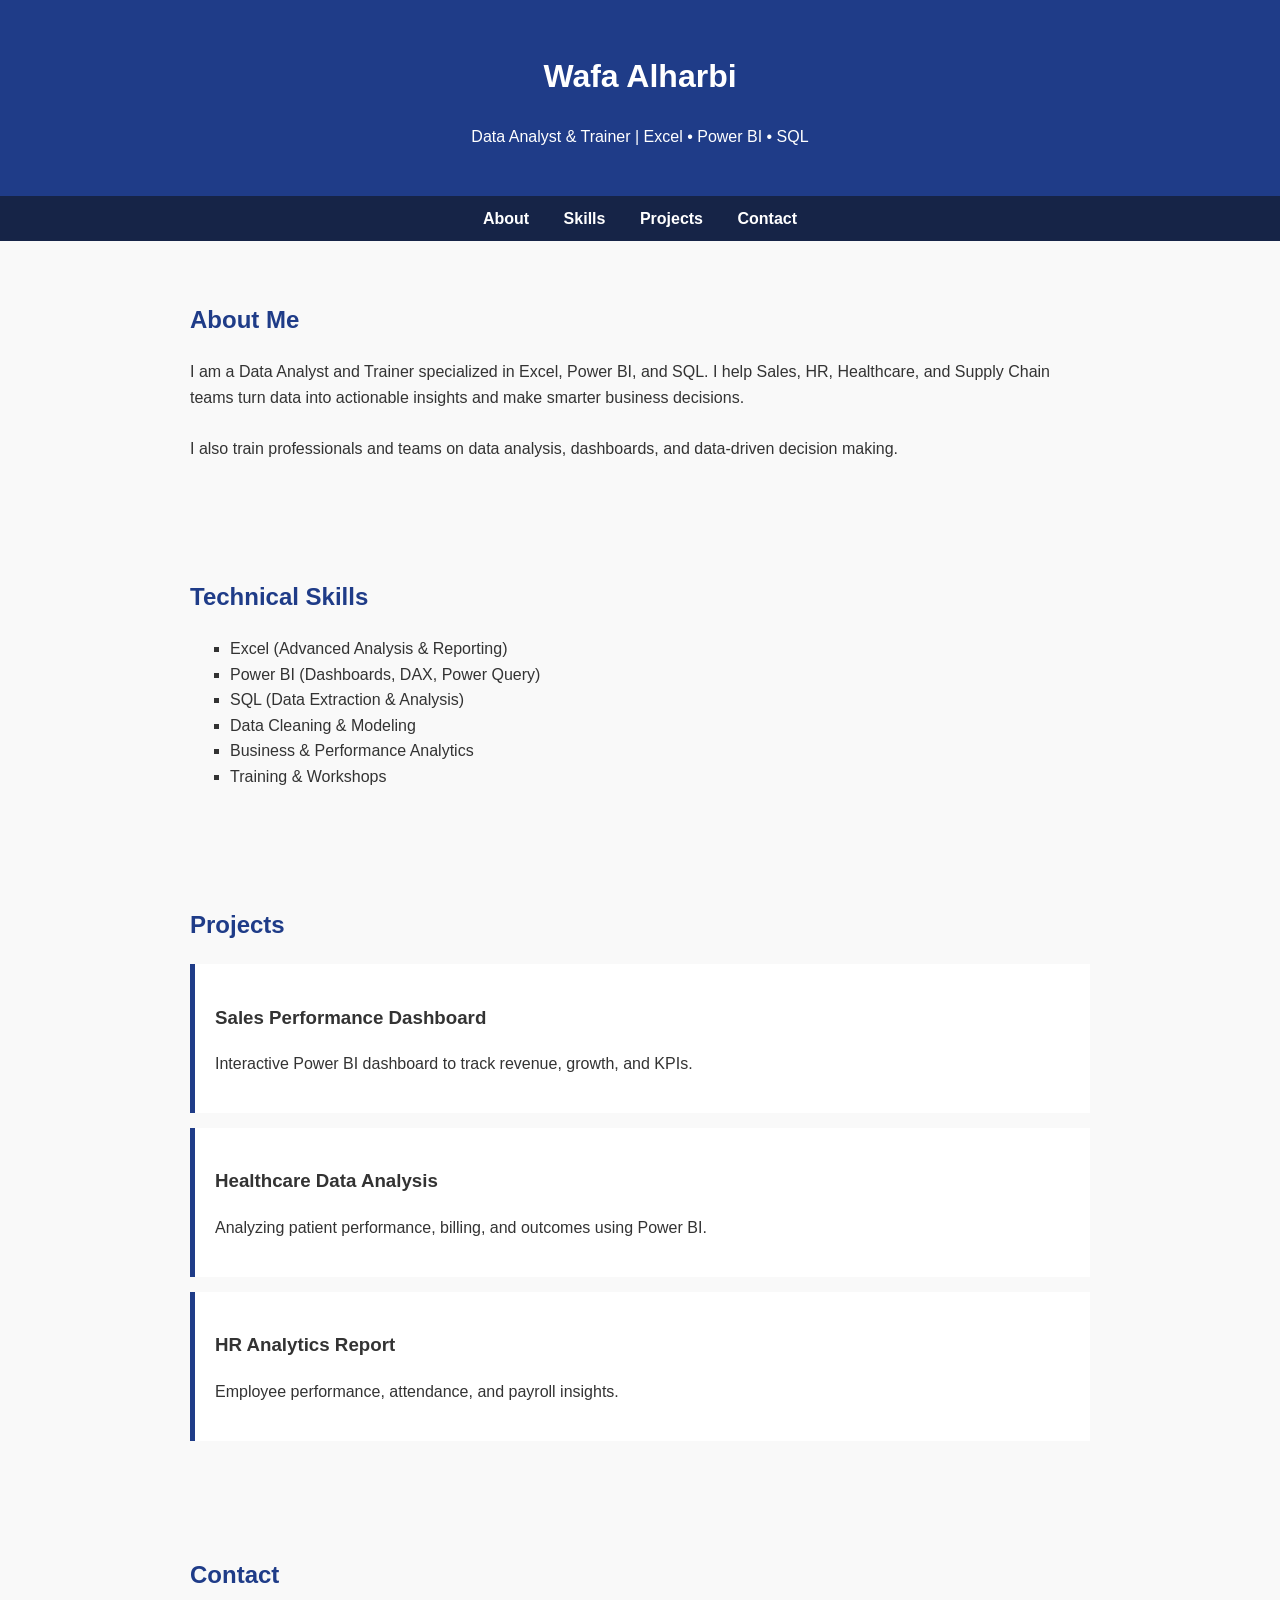
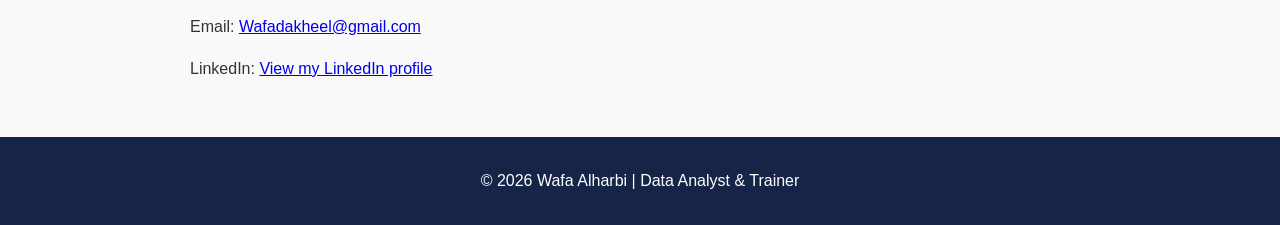
==== index.html @ 7a21bdb3 "Fix HTML formatting and update contact link" ====
<!DOCTYPE html>
<html lang="en">
<head>
    <meta charset="UTF-8">
    <title>Wafa Alharbi | Data Analyst & Trainer</title>
    <meta name="viewport" content="width=device-width, initial-scale=1.0">
    <link rel="stylesheet" href="style.css">
</head>

<body>

<header>
    <h1>Wafa Alharbi</h1>
    <p>Data Analyst & Trainer | Excel • Power BI • SQL</p>
</header>

<nav>
    <a href="#about">About</a>
    <a href="#skills">Skills</a>
    <a href="#projects">Projects</a>
    <a href="#contact">Contact</a>
</nav>

<section id="about">
    <h2>About Me</h2>
    <p>
        I am a Data Analyst and Trainer specialized in Excel, Power BI, and SQL.
        I help Sales, HR, Healthcare, and Supply Chain teams turn data into
        actionable insights and make smarter business decisions.
        <br><br>
        I also train professionals and teams on data analysis, dashboards,
        and data-driven decision making.
    </p>
</section>

<section id="skills">
    <h2>Technical Skills</h2>
    <ul>
        <li>Excel (Advanced Analysis & Reporting)</li>
        <li>Power BI (Dashboards, DAX, Power Query)</li>
        <li>SQL (Data Extraction & Analysis)</li>
        <li>Data Cleaning & Modeling</li>
        <li>Business & Performance Analytics</li>
        <li>Training & Workshops</li>
    </ul>
</section>

<section id="projects">
    <h2>Projects</h2>
    <div class="project">
        <h3>Sales Performance Dashboard</h3>
        <p>Interactive Power BI dashboard to track revenue, growth, and KPIs.</p>
    </div>

    <div class="project">
        <h3>Healthcare Data Analysis</h3>
        <p>Analyzing patient performance, billing, and outcomes using Power BI.</p>
    </div>

    <div class="project">
        <h3>HR Analytics Report</h3>
        <p>Employee performance, attendance, and payroll insights.</p>
    </div>
</section>

<section id="contact">
    <h2>Contact</h2>
    <p>
        Email:
        <a href="mailto:Wafadakheel@gmail.com">Wafadakheel@gmail.com</a>
    </p>
    <p>
        LinkedIn:
        <a href="https://www.linkedin.com/in/wafa-dakheel-58173991/" target="_blank">
            View my LinkedIn profile
        </a>
    </p>
</section>

<footer>
    <p>© 2026 Wafa Alharbi | Data Analyst & Trainer</p>
</footer>

</body>
</html>
---- style.css ----
body {
    font-family: Arial, sans-serif;
    margin: 0;
    padding: 0;
    line-height: 1.6;
    background-color: #f9f9f9;
    color: #333;
}

header {
    background: #1f3c88;
    color: #fff;
    padding: 30px;
    text-align: center;
}

nav {
    background: #162447;
    padding: 10px;
    text-align: center;
}

nav a {
    color: #fff;
    margin: 0 15px;
    text-decoration: none;
    font-weight: bold;
}

nav a:hover {
    text-decoration: underline;
}

section {
    padding: 40px;
    max-width: 900px;
    margin: auto;
}

h2 {
    color: #1f3c88;
}

ul {
    list-style-type: square;
}

.project {
    background: #fff;
    padding: 20px;
    margin-bottom: 15px;
    border-left: 5px solid #1f3c88;
}

footer {
    background: #162447;
    color: #fff;
    text-align: center;
    padding: 15px;
}
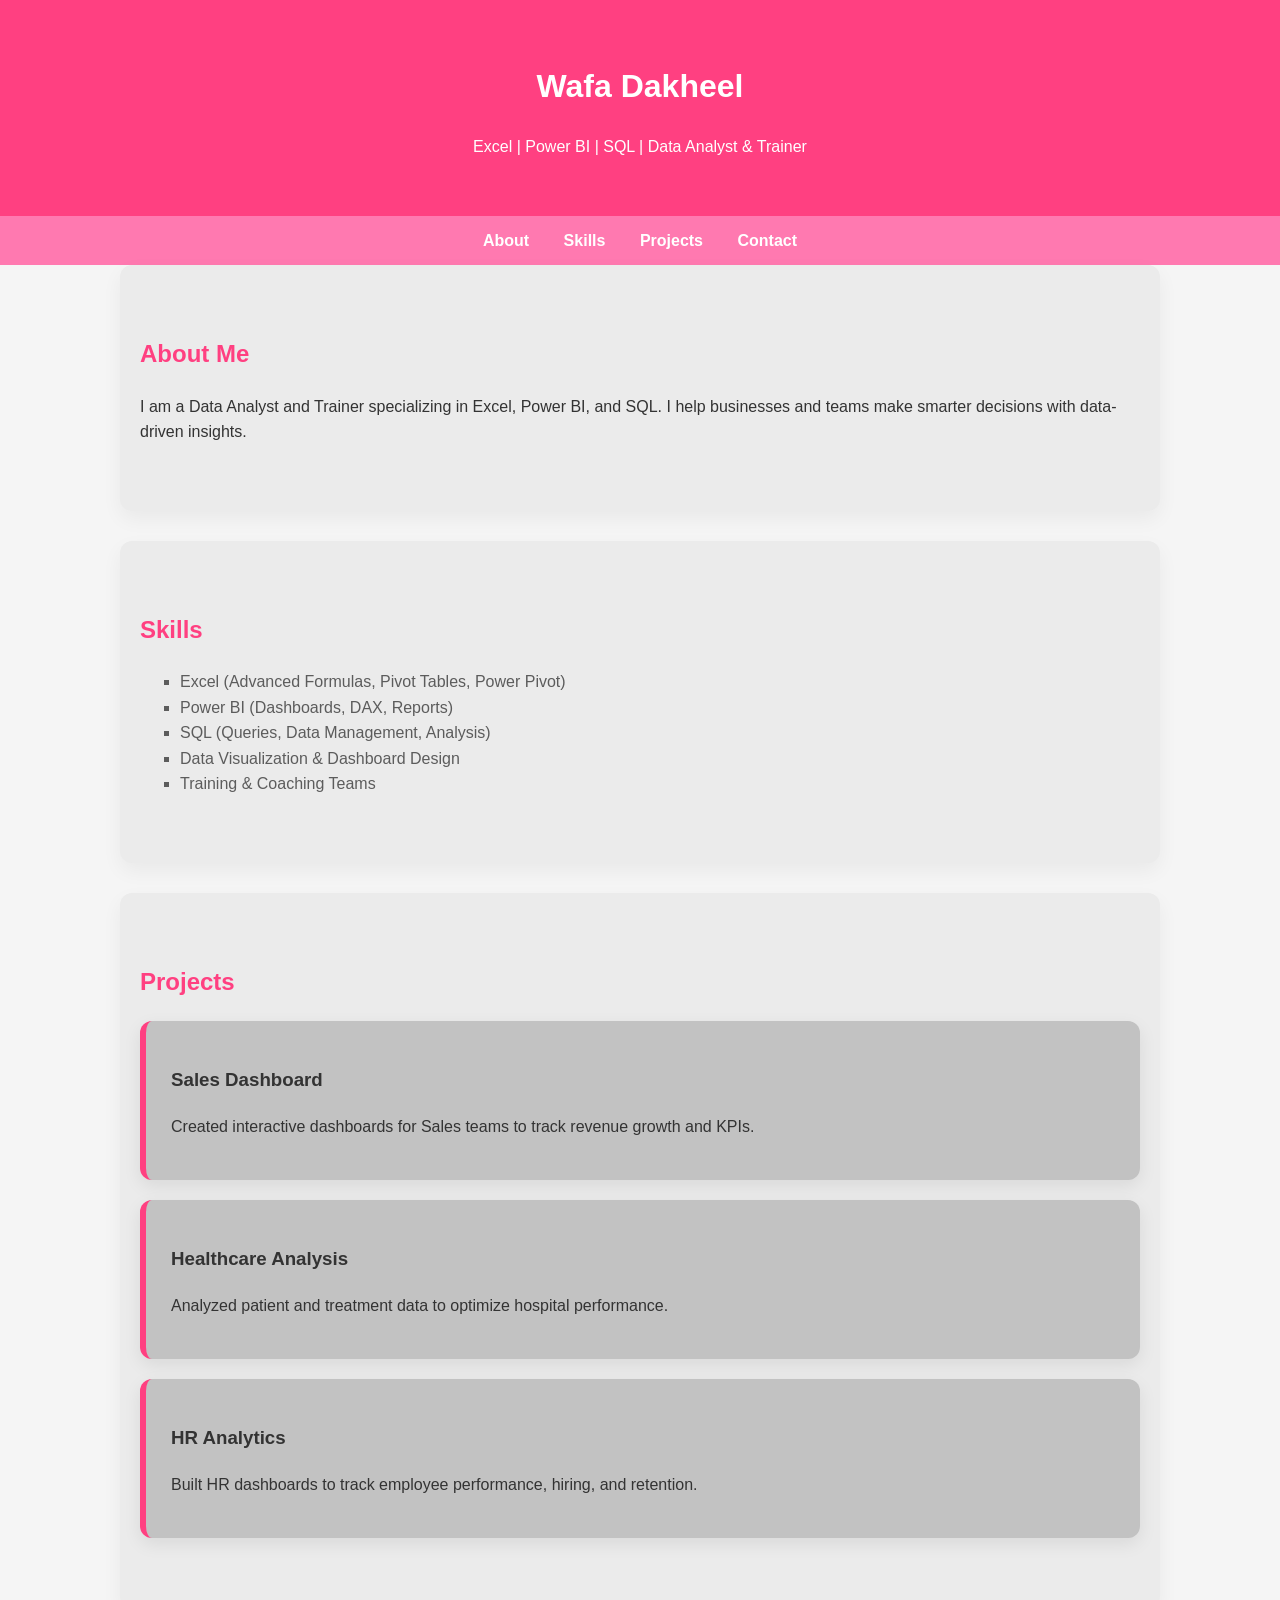
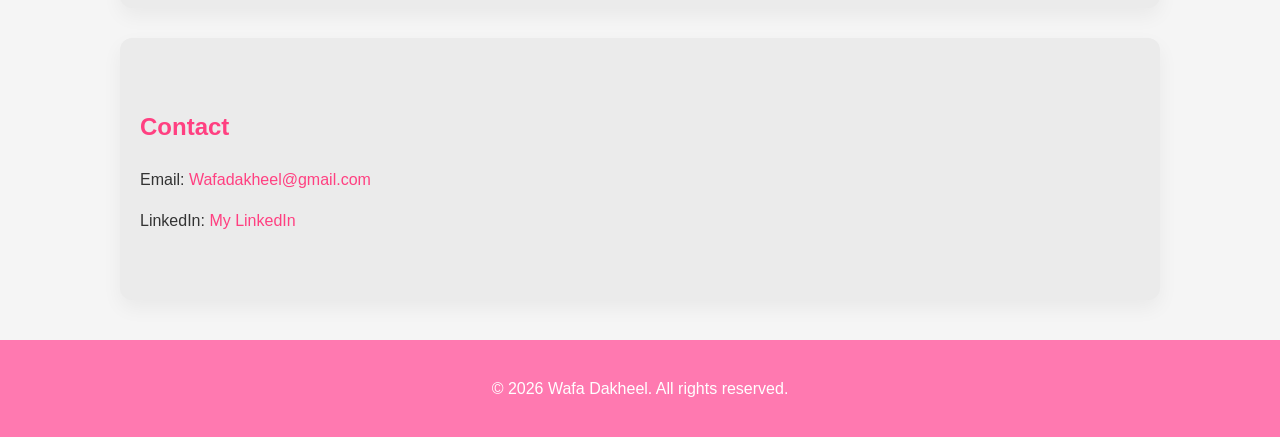
==== commit 843b6497: "Add files via upload" ====
--- a/index.html
+++ b/index.html
@@ -2,87 +2,80 @@
 <html lang="en">
 <head>
     <meta charset="UTF-8">
-    <title>Wafa Alharbi | Data Analyst & Trainer</title>
     <meta name="viewport" content="width=device-width, initial-scale=1.0">
+    <title>Wafa Dakheel - Portfolio</title>
     <link rel="stylesheet" href="style.css">
 </head>
-
 <body>
 
-<header>
-    <h1>Wafa Alharbi</h1>
-    <p>Data Analyst & Trainer | Excel • Power BI • SQL</p>
-</header>
+    <!-- ===== Header ===== -->
+    <header>
+        <h1>Wafa Dakheel</h1>
+        <p>Excel | Power BI | SQL | Data Analyst & Trainer</p>
+    </header>
 
-<nav>
-    <a href="#about">About</a>
-    <a href="#skills">Skills</a>
-    <a href="#projects">Projects</a>
-    <a href="#contact">Contact</a>
-</nav>
+    <!-- ===== Navigation ===== -->
+    <nav>
+        <a href="#about">About</a>
+        <a href="#skills">Skills</a>
+        <a href="#projects">Projects</a>
+        <a href="#contact">Contact</a>
+    </nav>
 
-<section id="about">
-    <h2>About Me</h2>
-    <p>
-        I am a Data Analyst and Trainer specialized in Excel, Power BI, and SQL.
-        I help Sales, HR, Healthcare, and Supply Chain teams turn data into
-        actionable insights and make smarter business decisions.
-        <br><br>
-        I also train professionals and teams on data analysis, dashboards,
-        and data-driven decision making.
-    </p>
-</section>
+    <!-- ===== About Section ===== -->
+    <section id="about">
+        <h2>About Me</h2>
+        <p>
+            I am a Data Analyst and Trainer specializing in Excel, Power BI, and SQL. 
+            I help businesses and teams make smarter decisions with data-driven insights.
+        </p>
+    </section>
 
-<section id="skills">
-    <h2>Technical Skills</h2>
-    <ul>
-        <li>Excel (Advanced Analysis & Reporting)</li>
-        <li>Power BI (Dashboards, DAX, Power Query)</li>
-        <li>SQL (Data Extraction & Analysis)</li>
-        <li>Data Cleaning & Modeling</li>
-        <li>Business & Performance Analytics</li>
-        <li>Training & Workshops</li>
-    </ul>
-</section>
+    <!-- ===== Skills Section ===== -->
+    <section id="skills">
+        <h2>Skills</h2>
+        <ul>
+            <li>Excel (Advanced Formulas, Pivot Tables, Power Pivot)</li>
+            <li>Power BI (Dashboards, DAX, Reports)</li>
+            <li>SQL (Queries, Data Management, Analysis)</li>
+            <li>Data Visualization & Dashboard Design</li>
+            <li>Training & Coaching Teams</li>
+        </ul>
+    </section>
 
-<section id="projects">
-    <h2>Projects</h2>
-    <div class="project">
-        <h3>Sales Performance Dashboard</h3>
-        <p>Interactive Power BI dashboard to track revenue, growth, and KPIs.</p>
-    </div>
+    <!-- ===== Projects Section ===== -->
+    <section id="projects">
+        <h2>Projects</h2>
+        <div class="project">
+            <h3>Sales Dashboard</h3>
+            <p>Created interactive dashboards for Sales teams to track revenue growth and KPIs.</p>
+        </div>
+        <div class="project">
+            <h3>Healthcare Analysis</h3>
+            <p>Analyzed patient and treatment data to optimize hospital performance.</p>
+        </div>
+        <div class="project">
+            <h3>HR Analytics</h3>
+            <p>Built HR dashboards to track employee performance, hiring, and retention.</p>
+        </div>
+    </section>
 
-    <div class="project">
-        <h3>Healthcare Data Analysis</h3>
-        <p>Analyzing patient performance, billing, and outcomes using Power BI.</p>
-    </div>
+    <!-- ===== Contact Section ===== -->
+    <section id="contact">
+        <h2>Contact</h2>
+        <p>Email: <a href="mailto:Wafadakheel@gmail.com">Wafadakheel@gmail.com</a></p>
+        <p>
+            LinkedIn: 
+            <a href="https://www.linkedin.com/in/wafa-dakheel-58173991/" target="_blank">
+                My LinkedIn
+            </a>
+        </p>
+    </section>
 
-    <div class="project">
-        <h3>HR Analytics Report</h3>
-        <p>Employee performance, attendance, and payroll insights.</p>
-    </div>
-</section>
-
-<section id="contact">
-    <h2>Contact</h2>
-    <p>
-        Email:
-        <a href="mailto:Wafadakheel@gmail.com">Wafadakheel@gmail.com</a>
-    </p>
-    <p>
-        LinkedIn:
-        <a href="https://www.linkedin.com/in/wafa-dakheel-58173991/" target="_blank">
-            View my LinkedIn profile
-        </a>
-    </p>
-</section>
-
-<footer>
-    <p>© 2026 Wafa Alharbi | Data Analyst & Trainer</p>
-</footer>
+    <!-- ===== Footer ===== -->
+    <footer>
+        <p>&copy; 2026 Wafa Dakheel. All rights reserved.</p>
+    </footer>
 
 </body>
 </html>
-
-
-
--- a/style.css
+++ b/style.css
@@ -1,22 +1,45 @@
+:root {
+    /* ====== Primary Colors ====== */
+    --primary-100: #FF4081;
+    --primary-200: #ff79b0;
+    --primary-300: #ffe4ff;
+
+    /* ====== Accent Colors ====== */
+    --accent-100: #00E5FF;
+    --accent-200: #00829b;
+
+    /* ====== Text Colors ====== */
+    --text-100: #333333;
+    --text-200: #5c5c5c;
+
+    /* ====== Background Colors ====== */
+    --bg-100: #F5F5F5; /* Main background */
+    --bg-200: #ebebeb; /* Section background */
+    --bg-300: #c2c2c2; /* Cards background */
+}
+
+/* ====== Global Styles ====== */
 body {
     font-family: Arial, sans-serif;
     margin: 0;
     padding: 0;
     line-height: 1.6;
-    background-color: #f9f9f9;
-    color: #333;
+    background-color: var(--bg-100);
+    color: var(--text-100);
 }
 
+/* ====== Header ====== */
 header {
-    background: #1f3c88;
+    background-color: var(--primary-100);
     color: #fff;
-    padding: 30px;
+    padding: 40px 20px;
     text-align: center;
 }
 
+/* ====== Navigation ====== */
 nav {
-    background: #162447;
-    padding: 10px;
+    background-color: var(--primary-200);
+    padding: 12px;
     text-align: center;
 }
 
@@ -25,36 +48,68 @@
     margin: 0 15px;
     text-decoration: none;
     font-weight: bold;
+    transition: color 0.3s;
 }
 
 nav a:hover {
+    color: var(--primary-100);
     text-decoration: underline;
 }
 
+/* ====== Sections ====== */
 section {
-    padding: 40px;
-    max-width: 900px;
+    padding: 50px 20px;
+    max-width: 1000px;
     margin: auto;
+    background-color: var(--bg-200);
+    border-radius: 12px;
+    margin-bottom: 30px;
+    box-shadow: 0 8px 20px rgba(0,0,0,0.05);
 }
 
+/* ====== Section Headings ====== */
 h2 {
-    color: #1f3c88;
+    color: var(--primary-100);
+    margin-bottom: 20px;
 }
 
+/* ====== Lists ====== */
 ul {
     list-style-type: square;
+    color: var(--text-200);
 }
 
+/* ====== Project Cards ====== */
 .project {
-    background: #fff;
-    padding: 20px;
-    margin-bottom: 15px;
-    border-left: 5px solid #1f3c88;
+    background-color: var(--bg-300);
+    padding: 25px;
+    margin-bottom: 20px;
+    border-left: 6px solid var(--primary-100);
+    border-radius: 12px;
+    box-shadow: 0 6px 18px rgba(0,0,0,0.08);
+    transition: transform 0.3s, box-shadow 0.3s;
 }
 
+.project:hover {
+    transform: translateY(-5px);
+    box-shadow: 0 12px 25px rgba(0,0,0,0.15);
+}
+
+/* ====== Links ====== */
+a {
+    color: var(--primary-100);
+    text-decoration: none;
+}
+
+a:hover {
+    color: var(--primary-200);
+}
+
+/* ====== Footer ====== */
 footer {
-    background: #162447;
+    background-color: var(--primary-200);
     color: #fff;
     text-align: center;
-    padding: 15px;
+    padding: 20px;
+    margin-top: 40px;
 }
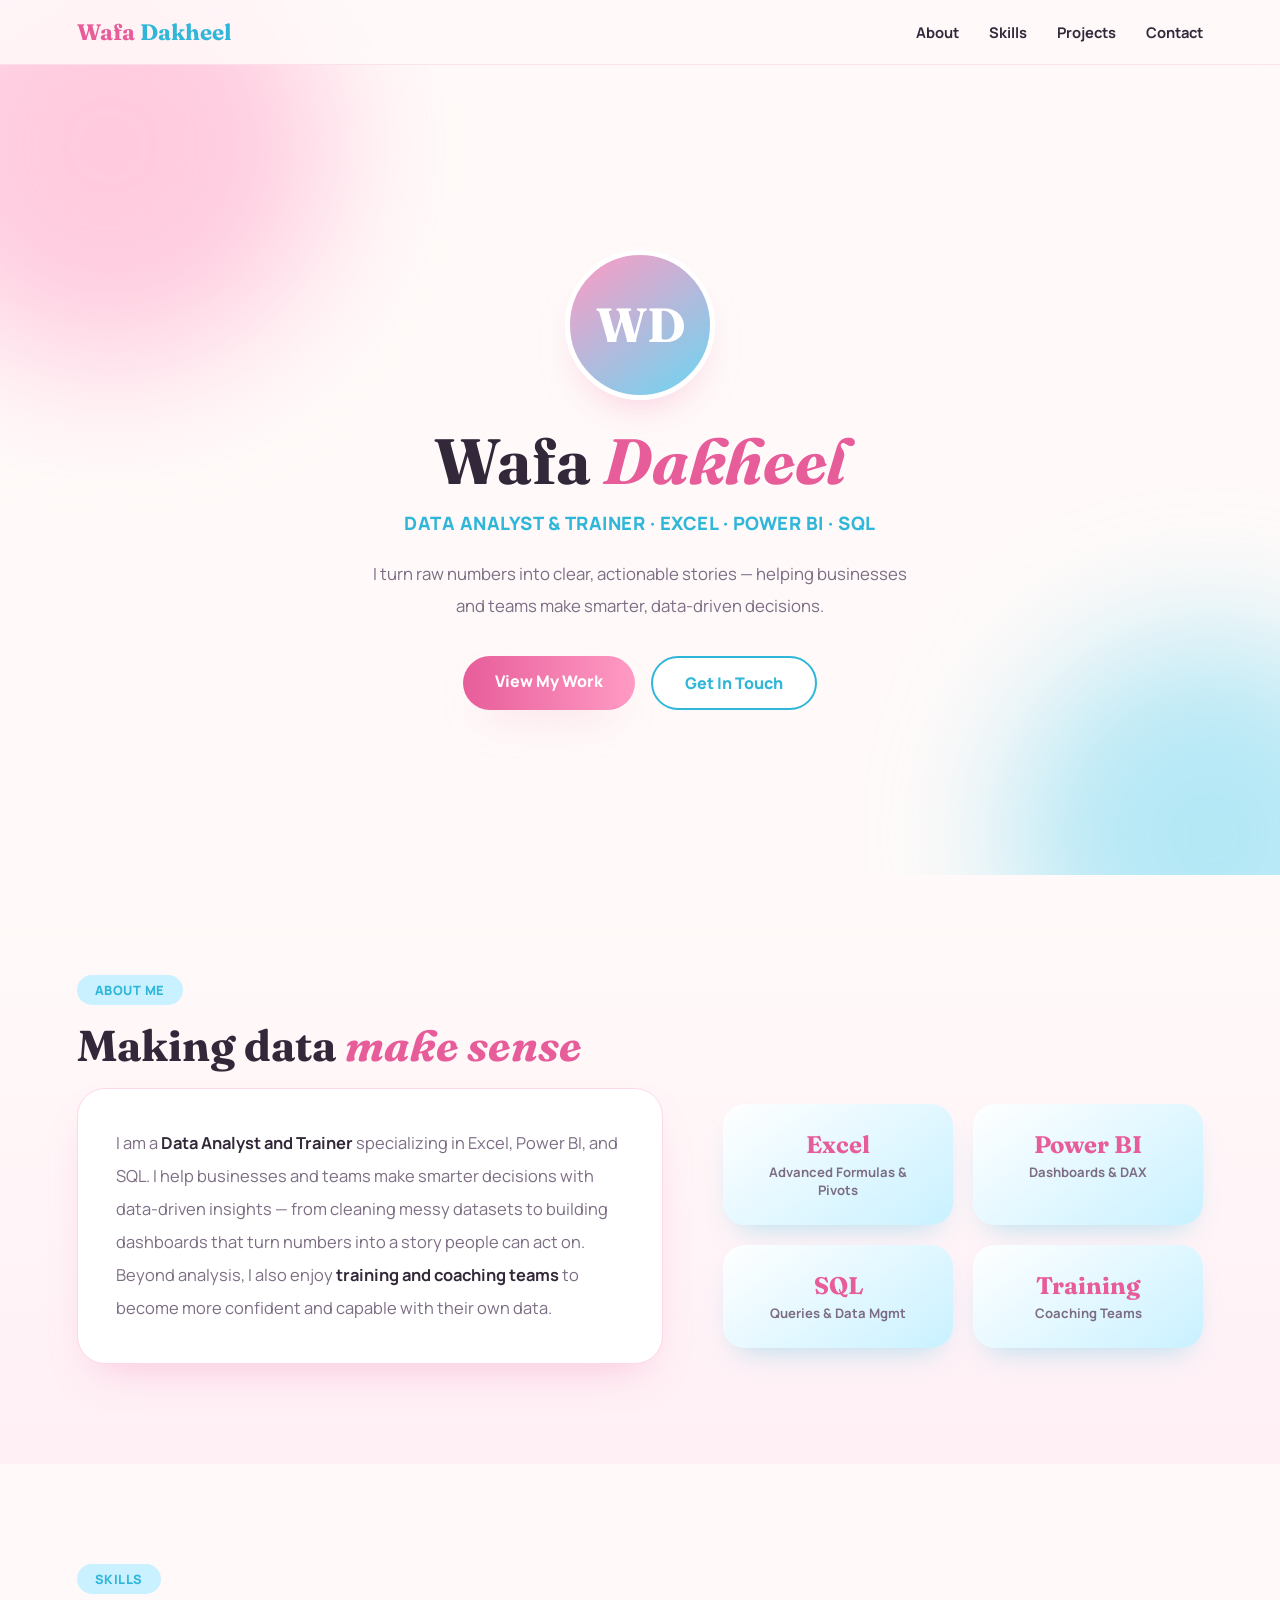
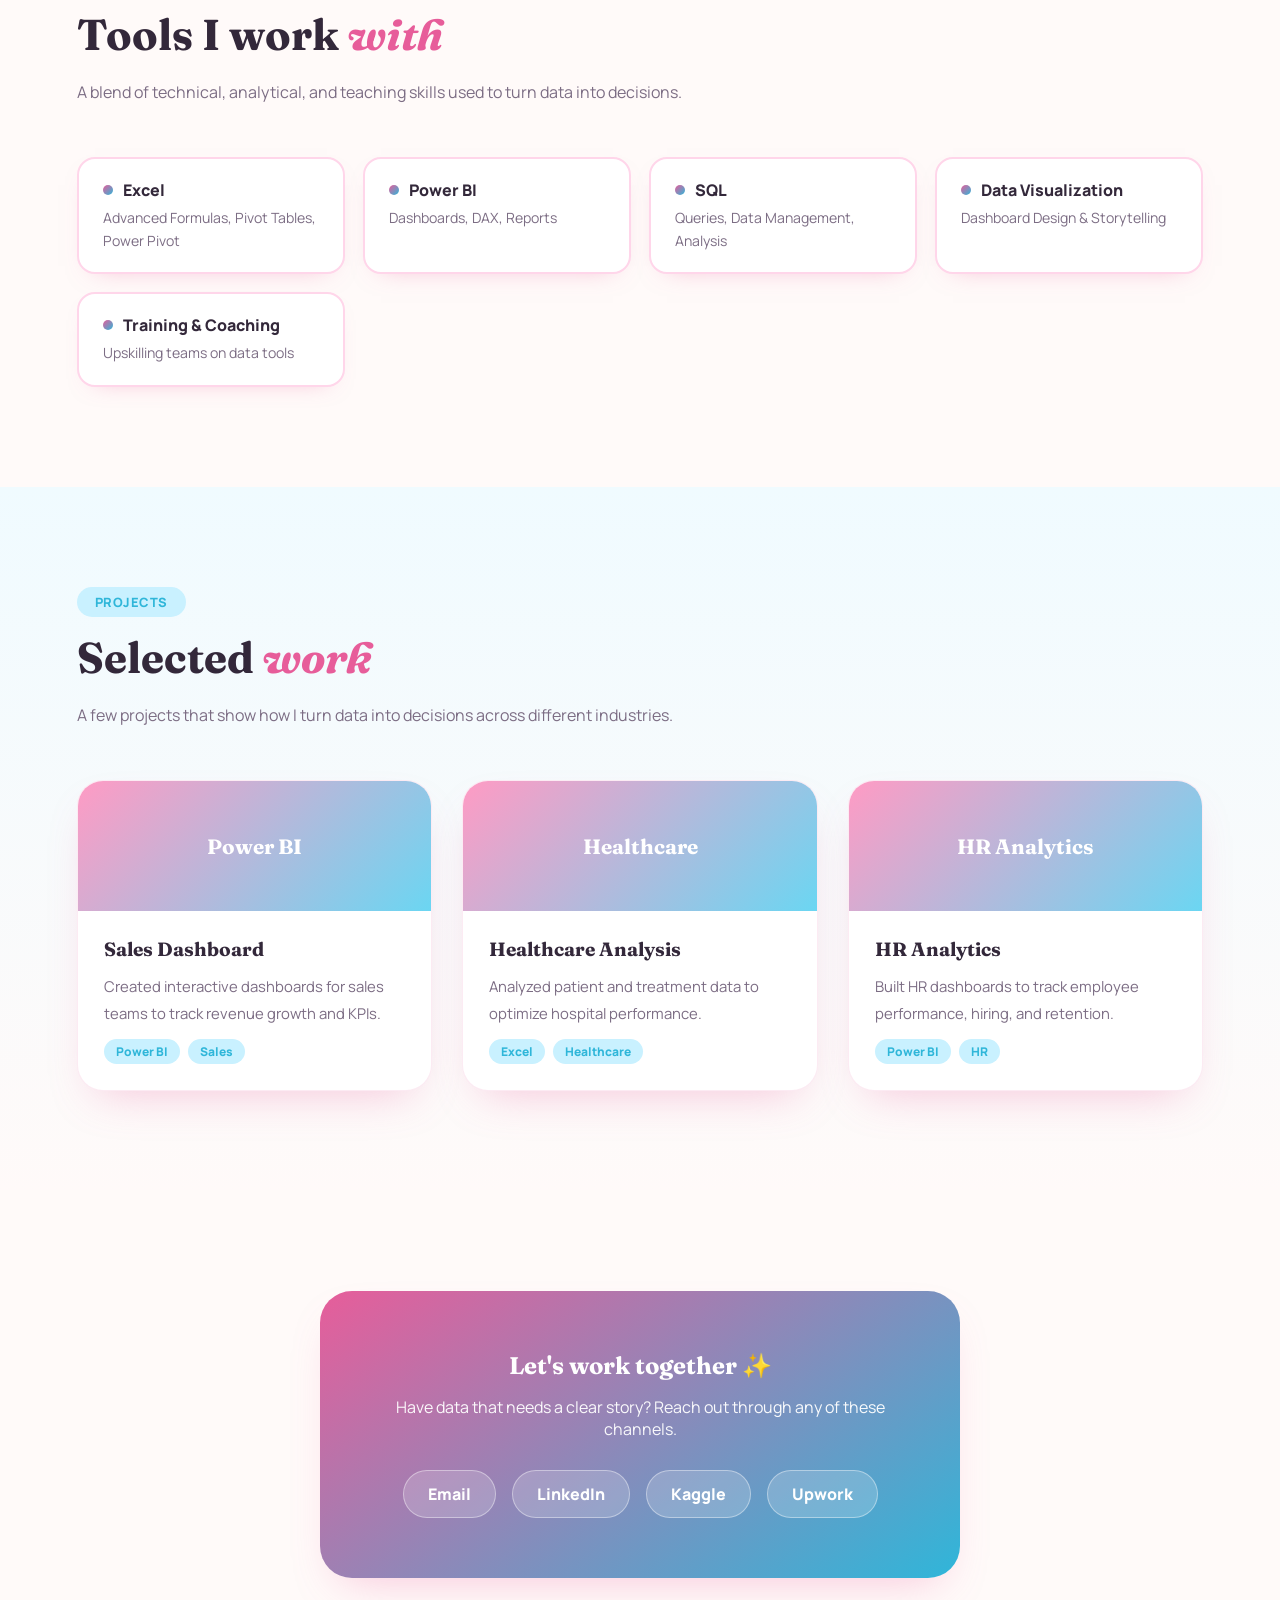
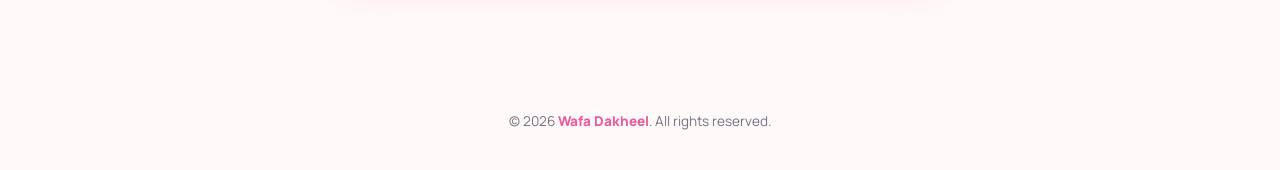
==== commit 189931af: "Revamp portfolio layout and styling Updated the portfolio layout and content, enhancing the design a" ====
--- a/index.html
+++ b/index.html
@@ -1,81 +1,224 @@
 <!DOCTYPE html>
 <html lang="en">
 <head>
-    <meta charset="UTF-8">
-    <meta name="viewport" content="width=device-width, initial-scale=1.0">
-    <title>Wafa Dakheel - Portfolio</title>
-    <link rel="stylesheet" href="style.css">
+<meta charset="UTF-8">
+<meta name="viewport" content="width=device-width, initial-scale=1.0">
+<title>Wafa Dakheel | Data Analyst & Trainer</title>
+<link rel="preconnect" href="https://fonts.googleapis.com">
+<link rel="preconnect" href="https://fonts.gstatic.com" crossorigin>
+<link href="https://fonts.googleapis.com/css2?family=Fraunces:wght@500;600;700;900&family=Manrope:wght@400;500;700;800&display=swap" rel="stylesheet">
+<style>
+  :root{
+    --pink-deep:#e75d9a;
+    --pink-soft:#ffd6ea;
+    --pink-mid:#ff9bc4;
+    --sky-deep:#2fb6d9;
+    --sky-soft:#c9f1ff;
+    --sky-mid:#6bd6f2;
+    --ink:#33283a;
+    --ink-soft:#7c6d84;
+    --cream:#fffaf9;
+    --card:#ffffff;
+    --shadow: 0 20px 45px -20px rgba(231,93,154,0.35);
+  }
+  *{margin:0;padding:0;box-sizing:border-box;}
+  html{scroll-behavior:smooth;}
+  body{font-family:'Manrope',sans-serif; background:var(--cream); color:var(--ink); overflow-x:hidden;}
+  h1,h2,h3,.display{font-family:'Fraunces',serif;}
+  .blob{position:absolute; border-radius:50%; filter:blur(70px); opacity:.5; z-index:0;}
+
+  nav{
+    position:sticky; top:0; z-index:50; display:flex; align-items:center; justify-content:space-between;
+    padding:18px 6%; background:rgba(255,250,249,0.85); backdrop-filter:blur(10px);
+    border-bottom:1px solid rgba(231,93,154,0.15);
+  }
+  .logo{font-family:'Fraunces',serif; font-weight:700; font-size:1.4rem; color:var(--pink-deep);}
+  .logo span{color:var(--sky-deep);}
+  nav ul{display:flex; gap:30px; list-style:none;}
+  nav a{text-decoration:none; color:var(--ink); font-weight:700; font-size:.92rem; position:relative; padding:4px 0;}
+  nav a::after{content:'';position:absolute;left:0;bottom:-4px;width:0;height:3px;border-radius:3px;background:linear-gradient(90deg,var(--pink-deep),var(--sky-deep));transition:width .3s;}
+  nav a:hover::after{width:100%;}
+
+  header.hero{position:relative; min-height:90vh; display:flex; align-items:center; justify-content:center; text-align:center; padding:80px 6% 60px;}
+  .blob1{width:440px;height:440px; background:var(--pink-mid); top:-140px; left:-110px;}
+  .blob2{width:400px;height:400px; background:var(--sky-mid); bottom:-160px; right:-130px;}
+  .hero-inner{position:relative; z-index:2; max-width:760px;}
+  .avatar{
+    width:150px;height:150px;border-radius:50%; margin:0 auto 26px;
+    background:linear-gradient(145deg,var(--pink-mid),var(--sky-mid));
+    display:flex;align-items:center;justify-content:center;
+    font-family:'Fraunces',serif; font-weight:700; font-size:3rem; color:#fff;
+    box-shadow:var(--shadow); border:5px solid #fff;
+  }
+  header.hero h1{font-size:clamp(2.4rem,6vw,4rem); font-weight:700; color:var(--ink); line-height:1.1;}
+  header.hero h1 .accent{color:var(--pink-deep); font-style:italic;}
+  .role{font-size:1.15rem; color:var(--sky-deep); margin-top:14px; font-weight:800; letter-spacing:.5px;}
+  .tagline{max-width:560px; margin:22px auto 34px; color:var(--ink-soft); font-size:1.05rem; line-height:1.9;}
+  .btn-row{display:flex; gap:16px; justify-content:center; flex-wrap:wrap;}
+  .btn{padding:14px 32px; border-radius:50px; text-decoration:none; font-weight:800; transition:transform .25s; display:inline-block;}
+  .btn-primary{background:linear-gradient(90deg,var(--pink-deep),var(--pink-mid)); color:#fff; box-shadow:var(--shadow);}
+  .btn-outline{border:2px solid var(--sky-deep); color:var(--sky-deep); background:#fff;}
+  .btn:hover{transform:translateY(-4px);}
+
+  section{position:relative; padding:100px 6%; z-index:1;}
+  .eyebrow{display:inline-block; background:var(--sky-soft); color:var(--sky-deep); font-weight:800; padding:6px 18px; border-radius:30px; font-size:.8rem; margin-bottom:14px; letter-spacing:.5px; text-transform:uppercase;}
+  .sec-title{font-size:clamp(1.9rem,4vw,2.7rem); font-weight:700; color:var(--ink); margin-bottom:16px;}
+  .sec-title .hl{color:var(--pink-deep); font-style:italic;}
+  .sec-sub{color:var(--ink-soft); max-width:620px; margin-bottom:50px; line-height:1.9;}
+
+  #about{background:linear-gradient(180deg,var(--cream),#fff0f6);}
+  .about-grid{display:grid; grid-template-columns:1.1fr .9fr; gap:60px; align-items:center;}
+  .about-card{background:var(--card); border-radius:28px; padding:38px; box-shadow:var(--shadow); border:1px solid var(--pink-soft); line-height:2; color:var(--ink-soft); font-size:1.03rem;}
+  .about-card strong{color:var(--ink);}
+  .stats{display:grid; grid-template-columns:1fr 1fr; gap:20px;}
+  .stat{background:linear-gradient(145deg,#fff,var(--sky-soft)); border-radius:22px; padding:26px; text-align:center; box-shadow:0 15px 30px -15px rgba(47,182,217,.4);}
+  .stat .num{font-family:'Fraunces',serif; font-weight:700; font-size:1.5rem; color:var(--pink-deep);}
+  .stat .lbl{font-size:.82rem; color:var(--ink-soft); font-weight:700; margin-top:4px;}
+
+  .skills-wrap{display:grid; grid-template-columns:repeat(auto-fit,minmax(260px,1fr)); gap:18px;}
+  .skill-pill{background:#fff; border:2px solid var(--pink-soft); border-radius:18px; padding:20px 24px; box-shadow:0 10px 25px -18px rgba(231,93,154,.5); transition:transform .25s, border-color .25s;}
+  .skill-pill:hover{transform:translateY(-6px); border-color:var(--sky-deep);}
+  .skill-pill .sk-title{font-weight:800; display:flex; align-items:center; gap:10px; margin-bottom:6px;}
+  .skill-pill .sk-desc{color:var(--ink-soft); font-size:.88rem; line-height:1.6;}
+  .dot{width:10px;height:10px;border-radius:50%;background:linear-gradient(135deg,var(--pink-deep),var(--sky-deep)); flex-shrink:0;}
+
+  #projects{background:linear-gradient(180deg,#f0fbff,var(--cream));}
+  .projects-grid{display:grid; grid-template-columns:repeat(auto-fit,minmax(300px,1fr)); gap:30px;}
+  .pcard{background:var(--card); border-radius:26px; overflow:hidden; box-shadow:var(--shadow); border:1px solid rgba(231,93,154,.12); display:flex; flex-direction:column; transition:transform .3s;}
+  .pcard:hover{transform:translateY(-8px);}
+  .pcard .thumb{height:130px; background:linear-gradient(135deg,var(--pink-mid),var(--sky-mid)); display:flex;align-items:center;justify-content:center; color:#fff; font-family:'Fraunces',serif; font-weight:700; font-size:1.3rem;}
+  .pcard .pbody{padding:26px; display:flex; flex-direction:column; gap:12px; flex:1;}
+  .pcard h3{font-weight:700; font-size:1.2rem; color:var(--ink);}
+  .pcard p{color:var(--ink-soft); font-size:.93rem; line-height:1.8; flex:1;}
+  .tag-row{display:flex; gap:8px; flex-wrap:wrap;}
+  .tag{background:var(--sky-soft); color:var(--sky-deep); font-size:.75rem; font-weight:800; padding:4px 12px; border-radius:20px;}
+
+  #contact{text-align:center;}
+  .contact-card{max-width:640px; margin:0 auto; background:linear-gradient(145deg,var(--pink-deep),var(--sky-deep)); border-radius:32px; padding:60px 40px; color:#fff; box-shadow:var(--shadow);}
+  .contact-card h2{color:#fff;}
+  .contact-card p{margin:16px 0 30px; opacity:.95;}
+  .social-row{display:flex; justify-content:center; gap:16px; flex-wrap:wrap;}
+  .social-row a{background:rgba(255,255,255,.18); color:#fff; text-decoration:none; font-weight:800; padding:12px 24px; border-radius:50px; transition:background .25s, transform .25s; border:1px solid rgba(255,255,255,.4);}
+  .social-row a:hover{background:#fff; color:var(--pink-deep); transform:translateY(-3px);}
+
+  footer{text-align:center; padding:34px 6% 40px; color:var(--ink-soft); font-size:.85rem;}
+  footer span{color:var(--pink-deep); font-weight:800;}
+
+  @media(max-width:820px){ .about-grid{grid-template-columns:1fr;} nav ul{display:none;} }
+</style>
 </head>
 <body>
 
-    <!-- ===== Header ===== -->
-    <header>
-        <h1>Wafa Dakheel</h1>
-        <p>Excel | Power BI | SQL | Data Analyst & Trainer</p>
-    </header>
-
-    <!-- ===== Navigation ===== -->
-    <nav>
-        <a href="#about">About</a>
-        <a href="#skills">Skills</a>
-        <a href="#projects">Projects</a>
-        <a href="#contact">Contact</a>
-    </nav>
-
-    <!-- ===== About Section ===== -->
-    <section id="about">
-        <h2>About Me</h2>
-        <p>
-            I am a Data Analyst and Trainer specializing in Excel, Power BI, and SQL. 
-            I help businesses and teams make smarter decisions with data-driven insights.
-        </p>
-    </section>
-
-    <!-- ===== Skills Section ===== -->
-    <section id="skills">
-        <h2>Skills</h2>
-        <ul>
-            <li>Excel (Advanced Formulas, Pivot Tables, Power Pivot)</li>
-            <li>Power BI (Dashboards, DAX, Reports)</li>
-            <li>SQL (Queries, Data Management, Analysis)</li>
-            <li>Data Visualization & Dashboard Design</li>
-            <li>Training & Coaching Teams</li>
-        </ul>
-    </section>
-
-    <!-- ===== Projects Section ===== -->
-    <section id="projects">
-        <h2>Projects</h2>
-        <div class="project">
-            <h3>Sales Dashboard</h3>
-            <p>Created interactive dashboards for Sales teams to track revenue growth and KPIs.</p>
-        </div>
-        <div class="project">
-            <h3>Healthcare Analysis</h3>
-            <p>Analyzed patient and treatment data to optimize hospital performance.</p>
-        </div>
-        <div class="project">
-            <h3>HR Analytics</h3>
-            <p>Built HR dashboards to track employee performance, hiring, and retention.</p>
-        </div>
-    </section>
-
-    <!-- ===== Contact Section ===== -->
-    <section id="contact">
-        <h2>Contact</h2>
-        <p>Email: <a href="mailto:Wafadakheel@gmail.com">Wafadakheel@gmail.com</a></p>
-        <p>
-            LinkedIn: 
-            <a href="https://www.linkedin.com/in/wafa-dakheel-58173991/" target="_blank">
-                My LinkedIn
-            </a>
-        </p>
-    </section>
-
-    <!-- ===== Footer ===== -->
-    <footer>
-        <p>&copy; 2026 Wafa Dakheel. All rights reserved.</p>
-    </footer>
+<nav>
+  <div class="logo">Wafa <span>Dakheel</span></div>
+  <ul>
+    <li><a href="#about">About</a></li>
+    <li><a href="#skills">Skills</a></li>
+    <li><a href="#projects">Projects</a></li>
+    <li><a href="#contact">Contact</a></li>
+  </ul>
+</nav>
+
+<header class="hero" id="home">
+  <div class="blob blob1"></div>
+  <div class="blob blob2"></div>
+  <div class="hero-inner">
+    <div class="avatar">WD</div>
+    <h1>Wafa <span class="accent">Dakheel</span></h1>
+    <div class="role">DATA ANALYST & TRAINER · EXCEL · POWER BI · SQL</div>
+    <p class="tagline">I turn raw numbers into clear, actionable stories — helping businesses and teams make smarter, data-driven decisions.</p>
+    <div class="btn-row">
+      <a href="#projects" class="btn btn-primary">View My Work</a>
+      <a href="#contact" class="btn btn-outline">Get In Touch</a>
+    </div>
+  </div>
+</header>
+
+<section id="about">
+  <span class="eyebrow">About Me</span>
+  <h2 class="sec-title">Making data <span class="hl">make sense</span></h2>
+  <div class="about-grid">
+    <div class="about-card">
+      I am a <strong>Data Analyst and Trainer</strong> specializing in Excel, Power BI, and SQL.
+      I help businesses and teams make smarter decisions with data-driven insights — from cleaning
+      messy datasets to building dashboards that turn numbers into a story people can act on. Beyond
+      analysis, I also enjoy <strong>training and coaching teams</strong> to become more confident and
+      capable with their own data.
+    </div>
+    <div class="stats">
+      <div class="stat"><div class="num">Excel</div><div class="lbl">Advanced Formulas & Pivots</div></div>
+      <div class="stat"><div class="num">Power BI</div><div class="lbl">Dashboards & DAX</div></div>
+      <div class="stat"><div class="num">SQL</div><div class="lbl">Queries & Data Mgmt</div></div>
+      <div class="stat"><div class="num">Training</div><div class="lbl">Coaching Teams</div></div>
+    </div>
+  </div>
+</section>
+
+<section id="skills">
+  <span class="eyebrow">Skills</span>
+  <h2 class="sec-title">Tools I work <span class="hl">with</span></h2>
+  <p class="sec-sub">A blend of technical, analytical, and teaching skills used to turn data into decisions.</p>
+  <div class="skills-wrap">
+    <div class="skill-pill"><div class="sk-title"><span class="dot"></span>Excel</div><div class="sk-desc">Advanced Formulas, Pivot Tables, Power Pivot</div></div>
+    <div class="skill-pill"><div class="sk-title"><span class="dot"></span>Power BI</div><div class="sk-desc">Dashboards, DAX, Reports</div></div>
+    <div class="skill-pill"><div class="sk-title"><span class="dot"></span>SQL</div><div class="sk-desc">Queries, Data Management, Analysis</div></div>
+    <div class="skill-pill"><div class="sk-title"><span class="dot"></span>Data Visualization</div><div class="sk-desc">Dashboard Design & Storytelling</div></div>
+    <div class="skill-pill"><div class="sk-title"><span class="dot"></span>Training & Coaching</div><div class="sk-desc">Upskilling teams on data tools</div></div>
+  </div>
+</section>
+
+<section id="projects">
+  <span class="eyebrow">Projects</span>
+  <h2 class="sec-title">Selected <span class="hl">work</span></h2>
+  <p class="sec-sub">A few projects that show how I turn data into decisions across different industries.</p>
+  <div class="projects-grid">
+
+    <div class="pcard">
+      <div class="thumb">Power BI</div>
+      <div class="pbody">
+        <h3>Sales Dashboard</h3>
+        <p>Created interactive dashboards for sales teams to track revenue growth and KPIs.</p>
+        <div class="tag-row"><span class="tag">Power BI</span><span class="tag">Sales</span></div>
+      </div>
+    </div>
+
+    <div class="pcard">
+      <div class="thumb">Healthcare</div>
+      <div class="pbody">
+        <h3>Healthcare Analysis</h3>
+        <p>Analyzed patient and treatment data to optimize hospital performance.</p>
+        <div class="tag-row"><span class="tag">Excel</span><span class="tag">Healthcare</span></div>
+      </div>
+    </div>
+
+    <div class="pcard">
+      <div class="thumb">HR Analytics</div>
+      <div class="pbody">
+        <h3>HR Analytics</h3>
+        <p>Built HR dashboards to track employee performance, hiring, and retention.</p>
+        <div class="tag-row"><span class="tag">Power BI</span><span class="tag">HR</span></div>
+      </div>
+    </div>
+
+  </div>
+</section>
+
+<section id="contact">
+  <div class="contact-card">
+    <h2>Let's work together ✨</h2>
+    <p>Have data that needs a clear story? Reach out through any of these channels.</p>
+    <div class="social-row">
+      <a href="mailto:Wafadakheel@gmail.com">Email</a>
+      <a href="https://www.linkedin.com/in/wafa-dakheel-58173991/" target="_blank">LinkedIn</a>
+      <a href="https://www.kaggle.com/wafasstudyblr/code" target="_blank">Kaggle</a>
+      <a href="https://www.upwork.com/services/product/development-it-data-analysis-with-excel-and-power-bi-1750559983712051200" target="_blank">Upwork</a>
+    </div>
+  </div>
+</section>
+
+<footer>
+  © 2026 <span>Wafa Dakheel</span>. All rights reserved.
+</footer>
 
 </body>
 </html>
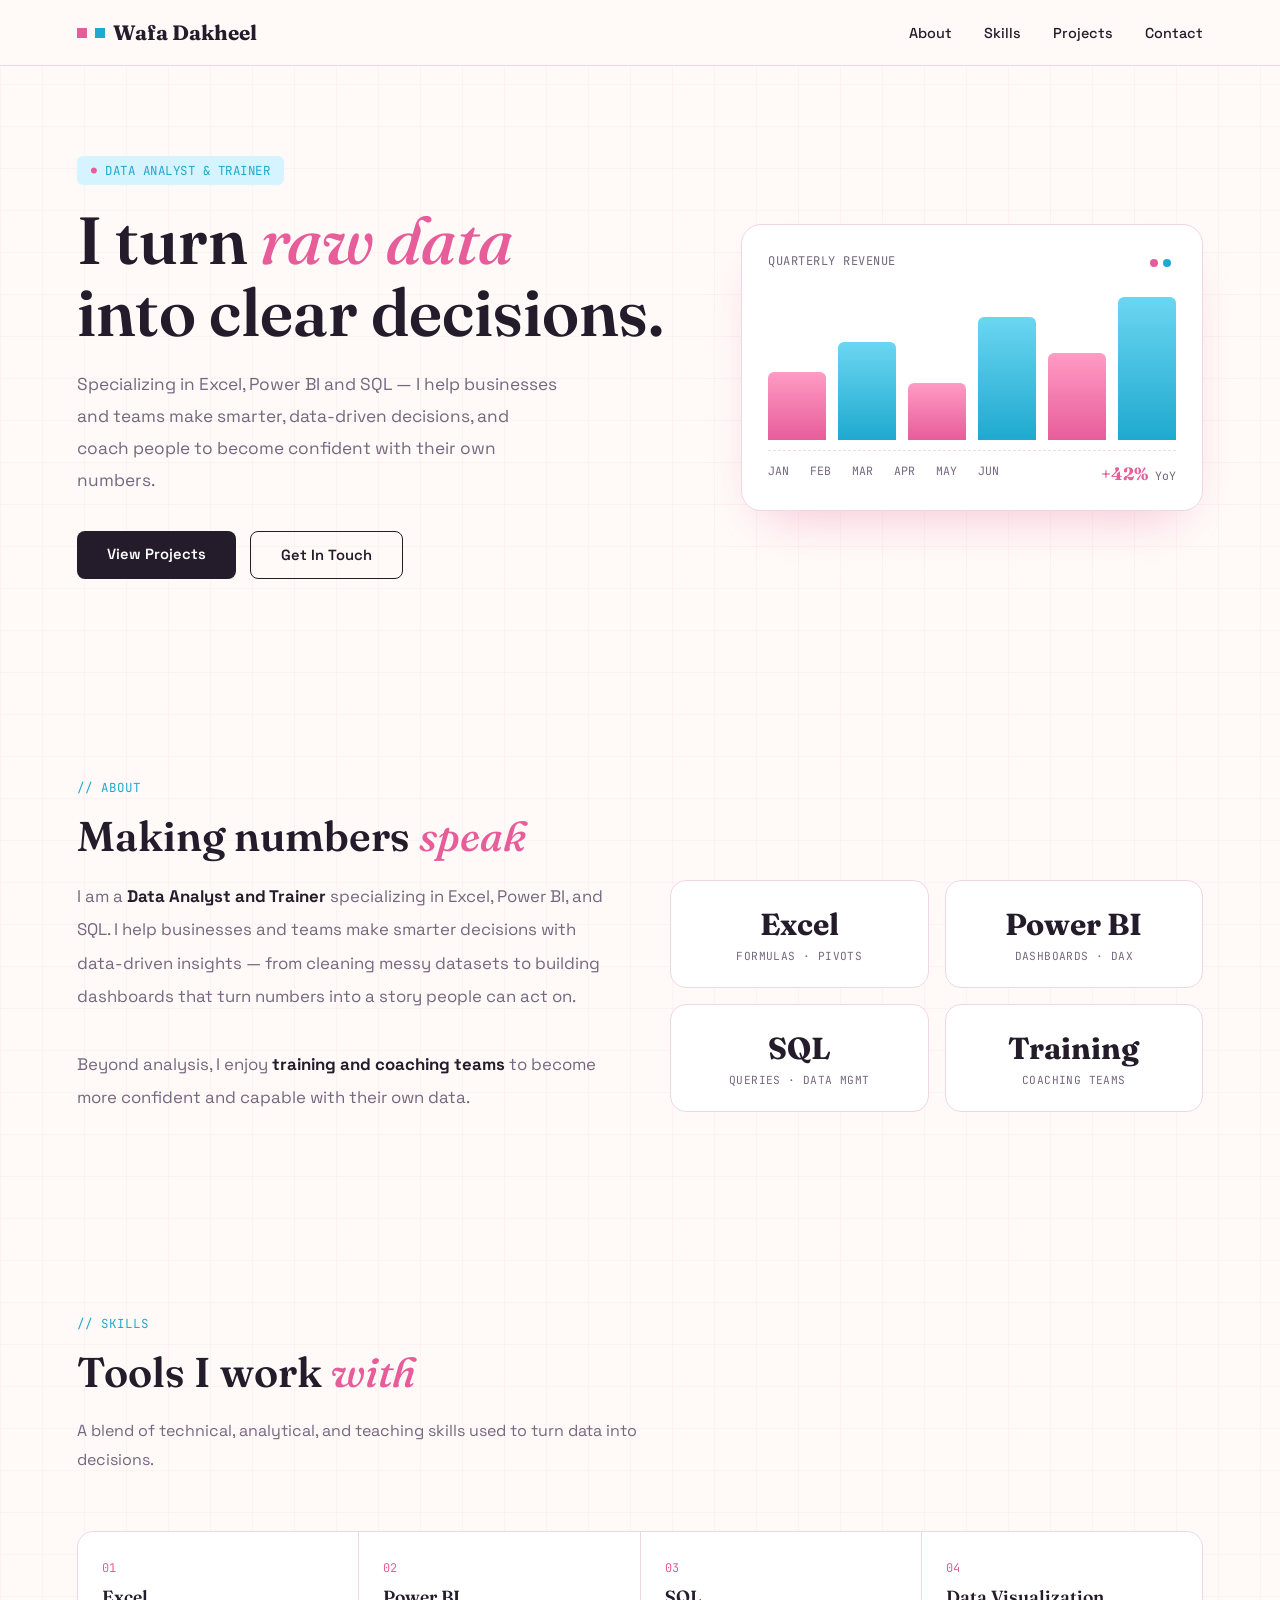
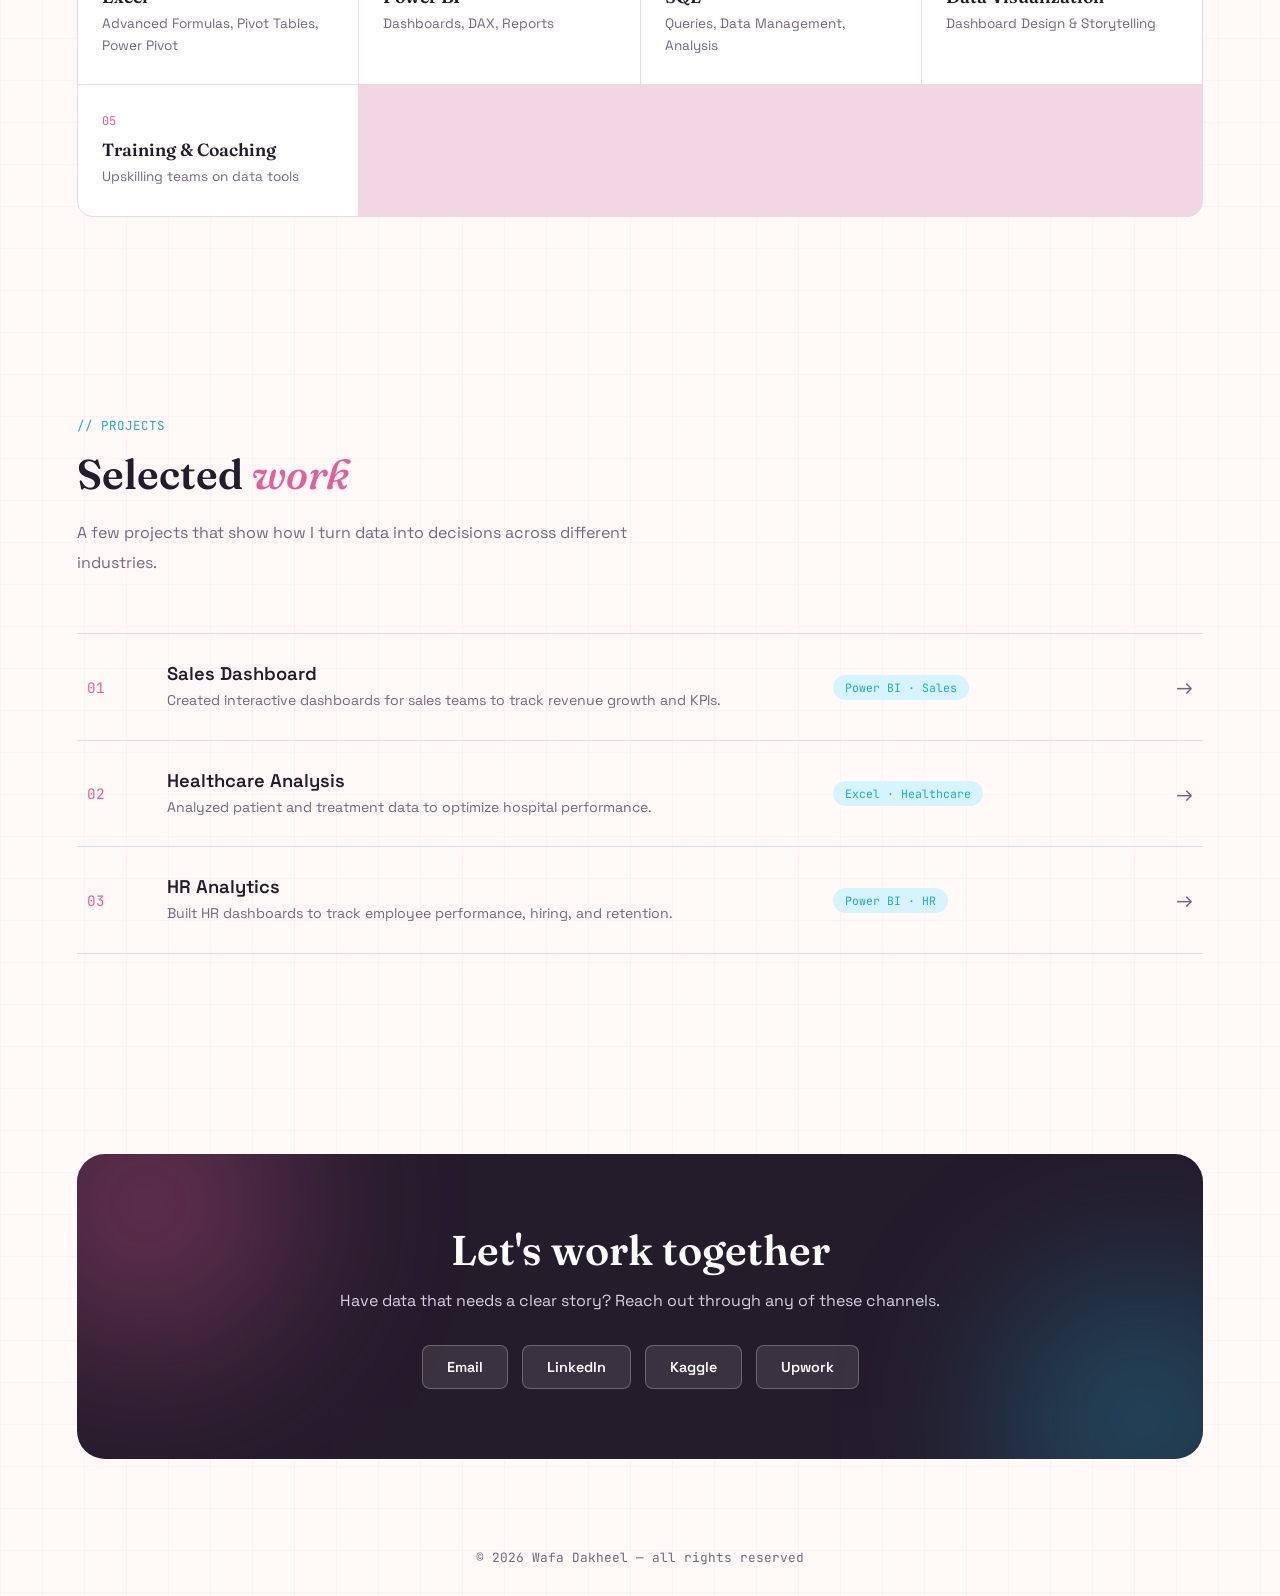
==== commit aeed582b: "Update index.html" ====
--- a/index.html
+++ b/index.html
@@ -6,111 +6,145 @@
 <title>Wafa Dakheel | Data Analyst & Trainer</title>
 <link rel="preconnect" href="https://fonts.googleapis.com">
 <link rel="preconnect" href="https://fonts.gstatic.com" crossorigin>
-<link href="https://fonts.googleapis.com/css2?family=Fraunces:wght@500;600;700;900&family=Manrope:wght@400;500;700;800&display=swap" rel="stylesheet">
+<link href="https://fonts.googleapis.com/css2?family=Fraunces:opsz,wght@9..144,500;9..144,600;9..144,700;9..144,900&family=Space+Grotesk:wght@400;500;600;700&family=JetBrains+Mono:wght@400;500&display=swap" rel="stylesheet">
 <style>
   :root{
-    --pink-deep:#e75d9a;
-    --pink-soft:#ffd6ea;
+    --pink:#e75d9a;
+    --pink-soft:#ffe1ee;
     --pink-mid:#ff9bc4;
-    --sky-deep:#2fb6d9;
-    --sky-soft:#c9f1ff;
+    --sky:#1fa9cf;
+    --sky-soft:#d6f4ff;
     --sky-mid:#6bd6f2;
-    --ink:#33283a;
-    --ink-soft:#7c6d84;
-    --cream:#fffaf9;
-    --card:#ffffff;
-    --shadow: 0 20px 45px -20px rgba(231,93,154,0.35);
+    --ink:#241b2b;
+    --ink-soft:#75677f;
+    --cream:#fffaf8;
+    --line:#f0d7e3;
+    --shadow: 0 24px 50px -24px rgba(231,93,154,0.4);
   }
   *{margin:0;padding:0;box-sizing:border-box;}
   html{scroll-behavior:smooth;}
-  body{font-family:'Manrope',sans-serif; background:var(--cream); color:var(--ink); overflow-x:hidden;}
-  h1,h2,h3,.display{font-family:'Fraunces',serif;}
-  .blob{position:absolute; border-radius:50%; filter:blur(70px); opacity:.5; z-index:0;}
+  body{
+    font-family:'Space Grotesk',sans-serif; background:var(--cream); color:var(--ink);
+    background-image:
+      linear-gradient(rgba(231,93,154,0.05) 1px, transparent 1px),
+      linear-gradient(90deg, rgba(231,93,154,0.05) 1px, transparent 1px);
+    background-size:42px 42px;
+  }
+  h1,h2,h3{font-family:'Fraunces',serif;}
+  .mono{font-family:'JetBrains Mono',monospace;}
 
   nav{
     position:sticky; top:0; z-index:50; display:flex; align-items:center; justify-content:space-between;
-    padding:18px 6%; background:rgba(255,250,249,0.85); backdrop-filter:blur(10px);
-    border-bottom:1px solid rgba(231,93,154,0.15);
-  }
-  .logo{font-family:'Fraunces',serif; font-weight:700; font-size:1.4rem; color:var(--pink-deep);}
-  .logo span{color:var(--sky-deep);}
-  nav ul{display:flex; gap:30px; list-style:none;}
-  nav a{text-decoration:none; color:var(--ink); font-weight:700; font-size:.92rem; position:relative; padding:4px 0;}
-  nav a::after{content:'';position:absolute;left:0;bottom:-4px;width:0;height:3px;border-radius:3px;background:linear-gradient(90deg,var(--pink-deep),var(--sky-deep));transition:width .3s;}
-  nav a:hover::after{width:100%;}
-
-  header.hero{position:relative; min-height:90vh; display:flex; align-items:center; justify-content:center; text-align:center; padding:80px 6% 60px;}
-  .blob1{width:440px;height:440px; background:var(--pink-mid); top:-140px; left:-110px;}
-  .blob2{width:400px;height:400px; background:var(--sky-mid); bottom:-160px; right:-130px;}
-  .hero-inner{position:relative; z-index:2; max-width:760px;}
-  .avatar{
-    width:150px;height:150px;border-radius:50%; margin:0 auto 26px;
-    background:linear-gradient(145deg,var(--pink-mid),var(--sky-mid));
-    display:flex;align-items:center;justify-content:center;
-    font-family:'Fraunces',serif; font-weight:700; font-size:3rem; color:#fff;
-    box-shadow:var(--shadow); border:5px solid #fff;
-  }
-  header.hero h1{font-size:clamp(2.4rem,6vw,4rem); font-weight:700; color:var(--ink); line-height:1.1;}
-  header.hero h1 .accent{color:var(--pink-deep); font-style:italic;}
-  .role{font-size:1.15rem; color:var(--sky-deep); margin-top:14px; font-weight:800; letter-spacing:.5px;}
-  .tagline{max-width:560px; margin:22px auto 34px; color:var(--ink-soft); font-size:1.05rem; line-height:1.9;}
-  .btn-row{display:flex; gap:16px; justify-content:center; flex-wrap:wrap;}
-  .btn{padding:14px 32px; border-radius:50px; text-decoration:none; font-weight:800; transition:transform .25s; display:inline-block;}
-  .btn-primary{background:linear-gradient(90deg,var(--pink-deep),var(--pink-mid)); color:#fff; box-shadow:var(--shadow);}
-  .btn-outline{border:2px solid var(--sky-deep); color:var(--sky-deep); background:#fff;}
-  .btn:hover{transform:translateY(-4px);}
-
-  section{position:relative; padding:100px 6%; z-index:1;}
-  .eyebrow{display:inline-block; background:var(--sky-soft); color:var(--sky-deep); font-weight:800; padding:6px 18px; border-radius:30px; font-size:.8rem; margin-bottom:14px; letter-spacing:.5px; text-transform:uppercase;}
-  .sec-title{font-size:clamp(1.9rem,4vw,2.7rem); font-weight:700; color:var(--ink); margin-bottom:16px;}
-  .sec-title .hl{color:var(--pink-deep); font-style:italic;}
-  .sec-sub{color:var(--ink-soft); max-width:620px; margin-bottom:50px; line-height:1.9;}
-
-  #about{background:linear-gradient(180deg,var(--cream),#fff0f6);}
-  .about-grid{display:grid; grid-template-columns:1.1fr .9fr; gap:60px; align-items:center;}
-  .about-card{background:var(--card); border-radius:28px; padding:38px; box-shadow:var(--shadow); border:1px solid var(--pink-soft); line-height:2; color:var(--ink-soft); font-size:1.03rem;}
-  .about-card strong{color:var(--ink);}
-  .stats{display:grid; grid-template-columns:1fr 1fr; gap:20px;}
-  .stat{background:linear-gradient(145deg,#fff,var(--sky-soft)); border-radius:22px; padding:26px; text-align:center; box-shadow:0 15px 30px -15px rgba(47,182,217,.4);}
-  .stat .num{font-family:'Fraunces',serif; font-weight:700; font-size:1.5rem; color:var(--pink-deep);}
-  .stat .lbl{font-size:.82rem; color:var(--ink-soft); font-weight:700; margin-top:4px;}
-
-  .skills-wrap{display:grid; grid-template-columns:repeat(auto-fit,minmax(260px,1fr)); gap:18px;}
-  .skill-pill{background:#fff; border:2px solid var(--pink-soft); border-radius:18px; padding:20px 24px; box-shadow:0 10px 25px -18px rgba(231,93,154,.5); transition:transform .25s, border-color .25s;}
-  .skill-pill:hover{transform:translateY(-6px); border-color:var(--sky-deep);}
-  .skill-pill .sk-title{font-weight:800; display:flex; align-items:center; gap:10px; margin-bottom:6px;}
-  .skill-pill .sk-desc{color:var(--ink-soft); font-size:.88rem; line-height:1.6;}
-  .dot{width:10px;height:10px;border-radius:50%;background:linear-gradient(135deg,var(--pink-deep),var(--sky-deep)); flex-shrink:0;}
-
-  #projects{background:linear-gradient(180deg,#f0fbff,var(--cream));}
-  .projects-grid{display:grid; grid-template-columns:repeat(auto-fit,minmax(300px,1fr)); gap:30px;}
-  .pcard{background:var(--card); border-radius:26px; overflow:hidden; box-shadow:var(--shadow); border:1px solid rgba(231,93,154,.12); display:flex; flex-direction:column; transition:transform .3s;}
-  .pcard:hover{transform:translateY(-8px);}
-  .pcard .thumb{height:130px; background:linear-gradient(135deg,var(--pink-mid),var(--sky-mid)); display:flex;align-items:center;justify-content:center; color:#fff; font-family:'Fraunces',serif; font-weight:700; font-size:1.3rem;}
-  .pcard .pbody{padding:26px; display:flex; flex-direction:column; gap:12px; flex:1;}
-  .pcard h3{font-weight:700; font-size:1.2rem; color:var(--ink);}
-  .pcard p{color:var(--ink-soft); font-size:.93rem; line-height:1.8; flex:1;}
-  .tag-row{display:flex; gap:8px; flex-wrap:wrap;}
-  .tag{background:var(--sky-soft); color:var(--sky-deep); font-size:.75rem; font-weight:800; padding:4px 12px; border-radius:20px;}
-
-  #contact{text-align:center;}
-  .contact-card{max-width:640px; margin:0 auto; background:linear-gradient(145deg,var(--pink-deep),var(--sky-deep)); border-radius:32px; padding:60px 40px; color:#fff; box-shadow:var(--shadow);}
-  .contact-card h2{color:#fff;}
-  .contact-card p{margin:16px 0 30px; opacity:.95;}
-  .social-row{display:flex; justify-content:center; gap:16px; flex-wrap:wrap;}
-  .social-row a{background:rgba(255,255,255,.18); color:#fff; text-decoration:none; font-weight:800; padding:12px 24px; border-radius:50px; transition:background .25s, transform .25s; border:1px solid rgba(255,255,255,.4);}
-  .social-row a:hover{background:#fff; color:var(--pink-deep); transform:translateY(-3px);}
-
-  footer{text-align:center; padding:34px 6% 40px; color:var(--ink-soft); font-size:.85rem;}
-  footer span{color:var(--pink-deep); font-weight:800;}
-
-  @media(max-width:820px){ .about-grid{grid-template-columns:1fr;} nav ul{display:none;} }
+    padding:20px 6%; background:rgba(255,250,248,0.88); backdrop-filter:blur(10px);
+    border-bottom:1px solid var(--line);
+  }
+  .logo{font-family:'Fraunces',serif; font-weight:700; font-size:1.3rem; color:var(--ink); display:flex; align-items:center; gap:8px;}
+  .logo .sq{width:10px;height:10px;background:var(--pink); display:inline-block;}
+  .logo .sq2{width:10px;height:10px;background:var(--sky); display:inline-block; margin-right:-4px;}
+  nav ul{display:flex; gap:32px; list-style:none;}
+  nav a{text-decoration:none; color:var(--ink); font-weight:500; font-size:.9rem;}
+  nav a:hover{color:var(--pink);}
+
+  /* HERO */
+  header.hero{
+    display:grid; grid-template-columns:1.15fr .85fr; align-items:center; gap:40px;
+    padding:90px 6% 100px; max-width:1300px; margin:0 auto;
+  }
+  .eyebrow{
+    display:inline-flex; align-items:center; gap:8px; font-family:'JetBrains Mono',monospace; font-size:.78rem;
+    color:var(--sky); background:var(--sky-soft); padding:6px 14px; border-radius:6px; margin-bottom:20px; letter-spacing:.5px;
+  }
+  .eyebrow::before{content:'●'; color:var(--pink); font-size:.6rem;}
+  header.hero h1{font-size:clamp(2.6rem,5.2vw,4.2rem); font-weight:600; line-height:1.08; margin-bottom:20px;}
+  header.hero h1 em{font-style:italic; color:var(--pink); font-weight:500;}
+  .hero-desc{color:var(--ink-soft); font-size:1.08rem; line-height:1.85; max-width:480px; margin-bottom:34px;}
+  .btn-row{display:flex; gap:14px; flex-wrap:wrap;}
+  .btn{padding:14px 30px; border-radius:8px; text-decoration:none; font-weight:600; font-size:.92rem; transition:transform .25s, box-shadow .25s; display:inline-block;}
+  .btn-primary{background:var(--ink); color:#fff;}
+  .btn-primary:hover{transform:translateY(-3px); box-shadow:var(--shadow);}
+  .btn-outline{border:1.5px solid var(--ink); color:var(--ink); background:transparent;}
+  .btn-outline:hover{background:var(--ink); color:#fff;}
+
+  /* hero chart illustration */
+  .chart-card{
+    background:#fff; border:1px solid var(--line); border-radius:20px; padding:26px;
+    box-shadow:var(--shadow); position:relative;
+  }
+  .chart-card .cc-head{display:flex; justify-content:space-between; align-items:center; margin-bottom:18px;}
+  .chart-card .cc-title{font-family:'JetBrains Mono',monospace; font-size:.75rem; color:var(--ink-soft); text-transform:uppercase; letter-spacing:.5px;}
+  .cc-dots span{width:8px;height:8px;border-radius:50%;display:inline-block;margin-right:5px;}
+  .bars{display:flex; align-items:flex-end; gap:12px; height:150px; margin-bottom:10px;}
+  .bars .bar{flex:1; border-radius:6px 6px 0 0; background:linear-gradient(180deg,var(--pink-mid),var(--pink)); position:relative; animation:grow 1.2s ease-out forwards; transform-origin:bottom; transform:scaleY(0);}
+  .bars .bar:nth-child(even){background:linear-gradient(180deg,var(--sky-mid),var(--sky));}
+  .bars .bar:nth-child(1){animation-delay:.1s;} .bars .bar:nth-child(2){animation-delay:.2s;}
+  .bars .bar:nth-child(3){animation-delay:.3s;} .bars .bar:nth-child(4){animation-delay:.4s;}
+  .bars .bar:nth-child(5){animation-delay:.5s;} .bars .bar:nth-child(6){animation-delay:.6s;}
+  @keyframes grow{to{transform:scaleY(1);}}
+  .cc-foot{display:flex; justify-content:space-between; font-family:'JetBrains Mono',monospace; font-size:.72rem; color:var(--ink-soft); border-top:1px dashed var(--line); padding-top:12px;}
+  .cc-foot b{color:var(--pink); font-size:1.1rem; font-family:'Fraunces',serif;}
+
+  section{padding:100px 6%; max-width:1300px; margin:0 auto;}
+  .label{font-family:'JetBrains Mono',monospace; font-size:.78rem; color:var(--sky); letter-spacing:1px; text-transform:uppercase; margin-bottom:14px; display:block;}
+  .sec-title{font-size:clamp(1.9rem,4vw,2.6rem); font-weight:600; margin-bottom:18px;}
+  .sec-title em{color:var(--pink); font-style:italic; font-weight:500;}
+  .sec-sub{color:var(--ink-soft); max-width:600px; margin-bottom:56px; line-height:1.85;}
+
+  /* ABOUT */
+  .about-grid{display:grid; grid-template-columns:1fr 1fr; gap:60px; align-items:start;}
+  .about-text{color:var(--ink-soft); line-height:2; font-size:1.05rem;}
+  .about-text strong{color:var(--ink);}
+  .stat-grid{display:grid; grid-template-columns:1fr 1fr; gap:16px;}
+  .stat{background:#fff; border:1px solid var(--line); border-radius:16px; padding:24px; text-align:center;}
+  .stat .num{font-family:'Fraunces',serif; font-weight:700; font-size:1.9rem; color:var(--ink);}
+  .stat .lbl{font-family:'JetBrains Mono',monospace; font-size:.7rem; color:var(--ink-soft); margin-top:6px; text-transform:uppercase; letter-spacing:.4px;}
+
+  /* SKILLS */
+  .skills-row{display:grid; grid-template-columns:repeat(auto-fit,minmax(230px,1fr)); gap:1px; background:var(--line); border:1px solid var(--line); border-radius:16px; overflow:hidden;}
+  .skill-cell{background:#fff; padding:28px 24px; transition:background .25s;}
+  .skill-cell:hover{background:var(--pink-soft);}
+  .skill-cell .sk-idx{font-family:'JetBrains Mono',monospace; font-size:.75rem; color:var(--pink); margin-bottom:10px;}
+  .skill-cell h3{font-size:1.1rem; font-weight:600; margin-bottom:6px;}
+  .skill-cell p{color:var(--ink-soft); font-size:.85rem; line-height:1.6;}
+
+  /* PROJECTS */
+  .projects-list{display:flex; flex-direction:column; border-top:1px solid var(--line);}
+  .proj-row{display:grid; grid-template-columns:60px 1fr 200px 140px; gap:20px; align-items:center; padding:28px 10px; border-bottom:1px solid var(--line); transition:background .25s;}
+  .proj-row:hover{background:#fff;}
+  .proj-num{font-family:'JetBrains Mono',monospace; color:var(--pink); font-size:.9rem;}
+  .proj-name{font-weight:600; font-size:1.15rem; margin-bottom:4px;}
+  .proj-desc{color:var(--ink-soft); font-size:.88rem; line-height:1.6;}
+  .proj-tag{font-family:'JetBrains Mono',monospace; font-size:.72rem; color:var(--sky); background:var(--sky-soft); padding:5px 12px; border-radius:20px; justify-self:start;}
+  .proj-arrow{justify-self:end; font-size:1.3rem; color:var(--ink-soft); transition:transform .25s, color .25s;}
+  .proj-row:hover .proj-arrow{transform:translateX(-6px); color:var(--pink);}
+
+  /* CONTACT */
+  #contact{text-align:center; padding-bottom:60px;}
+  .contact-box{
+    background:var(--ink); border-radius:28px; padding:70px 40px; color:#fff; position:relative; overflow:hidden;
+  }
+  .contact-box::before{content:'';position:absolute; width:300px;height:300px;background:var(--pink); border-radius:50%; filter:blur(90px); opacity:.35; top:-100px; left:-80px;}
+  .contact-box::after{content:'';position:absolute; width:280px;height:280px;background:var(--sky); border-radius:50%; filter:blur(90px); opacity:.35; bottom:-100px; right:-80px;}
+  .contact-box h2{position:relative; font-size:clamp(1.8rem,4vw,2.6rem); font-weight:600; margin-bottom:14px;}
+  .contact-box p{position:relative; color:#d8cfe0; margin-bottom:34px;}
+  .social-row{position:relative; display:flex; justify-content:center; gap:14px; flex-wrap:wrap;}
+  .social-row a{background:rgba(255,255,255,.1); color:#fff; text-decoration:none; font-weight:600; font-size:.9rem; padding:12px 24px; border-radius:8px; border:1px solid rgba(255,255,255,.25); transition:all .25s;}
+  .social-row a:hover{background:#fff; color:var(--ink);}
+
+  footer{text-align:center; padding:30px 6%; color:var(--ink-soft); font-size:.8rem; font-family:'JetBrains Mono',monospace;}
+
+  @media(max-width:900px){
+    header.hero{grid-template-columns:1fr;}
+    .about-grid{grid-template-columns:1fr;}
+    .proj-row{grid-template-columns:40px 1fr; row-gap:8px;}
+    .proj-tag,.proj-arrow{display:none;}
+    nav ul{display:none;}
+  }
 </style>
 </head>
 <body>
 
 <nav>
-  <div class="logo">Wafa <span>Dakheel</span></div>
+  <div class="logo"><span class="sq"></span><span class="sq2"></span>&nbsp;Wafa Dakheel</div>
   <ul>
     <li><a href="#about">About</a></li>
     <li><a href="#skills">Skills</a></li>
@@ -119,93 +153,100 @@
   </ul>
 </nav>
 
-<header class="hero" id="home">
-  <div class="blob blob1"></div>
-  <div class="blob blob2"></div>
-  <div class="hero-inner">
-    <div class="avatar">WD</div>
-    <h1>Wafa <span class="accent">Dakheel</span></h1>
-    <div class="role">DATA ANALYST & TRAINER · EXCEL · POWER BI · SQL</div>
-    <p class="tagline">I turn raw numbers into clear, actionable stories — helping businesses and teams make smarter, data-driven decisions.</p>
+<header class="hero">
+  <div>
+    <div class="eyebrow">DATA ANALYST &amp; TRAINER</div>
+    <h1>I turn <em>raw data</em><br>into clear decisions.</h1>
+    <p class="hero-desc">Specializing in Excel, Power BI and SQL — I help businesses and teams
+      make smarter, data-driven decisions, and coach people to become confident with their own numbers.</p>
     <div class="btn-row">
-      <a href="#projects" class="btn btn-primary">View My Work</a>
+      <a href="#projects" class="btn btn-primary">View Projects</a>
       <a href="#contact" class="btn btn-outline">Get In Touch</a>
     </div>
   </div>
+  <div class="chart-card">
+    <div class="cc-head">
+      <span class="cc-title">Quarterly Revenue</span>
+      <span class="cc-dots"><span style="background:var(--pink)"></span><span style="background:var(--sky)"></span></span>
+    </div>
+    <div class="bars">
+      <div class="bar" style="height:45%"></div>
+      <div class="bar" style="height:65%"></div>
+      <div class="bar" style="height:38%"></div>
+      <div class="bar" style="height:82%"></div>
+      <div class="bar" style="height:58%"></div>
+      <div class="bar" style="height:95%"></div>
+    </div>
+    <div class="cc-foot">
+      <span>JAN&nbsp;&nbsp;&nbsp;FEB&nbsp;&nbsp;&nbsp;MAR&nbsp;&nbsp;&nbsp;APR&nbsp;&nbsp;&nbsp;MAY&nbsp;&nbsp;&nbsp;JUN</span>
+      <span><b>+42%</b> YoY</span>
+    </div>
+  </div>
 </header>
 
 <section id="about">
-  <span class="eyebrow">About Me</span>
-  <h2 class="sec-title">Making data <span class="hl">make sense</span></h2>
+  <span class="label">// About</span>
+  <h2 class="sec-title">Making numbers <em>speak</em></h2>
   <div class="about-grid">
-    <div class="about-card">
+    <div class="about-text">
       I am a <strong>Data Analyst and Trainer</strong> specializing in Excel, Power BI, and SQL.
       I help businesses and teams make smarter decisions with data-driven insights — from cleaning
-      messy datasets to building dashboards that turn numbers into a story people can act on. Beyond
-      analysis, I also enjoy <strong>training and coaching teams</strong> to become more confident and
-      capable with their own data.
-    </div>
-    <div class="stats">
-      <div class="stat"><div class="num">Excel</div><div class="lbl">Advanced Formulas & Pivots</div></div>
-      <div class="stat"><div class="num">Power BI</div><div class="lbl">Dashboards & DAX</div></div>
-      <div class="stat"><div class="num">SQL</div><div class="lbl">Queries & Data Mgmt</div></div>
+      messy datasets to building dashboards that turn numbers into a story people can act on.
+      <br><br>
+      Beyond analysis, I enjoy <strong>training and coaching teams</strong> to become more confident
+      and capable with their own data.
+    </div>
+    <div class="stat-grid">
+      <div class="stat"><div class="num">Excel</div><div class="lbl">Formulas · Pivots</div></div>
+      <div class="stat"><div class="num">Power BI</div><div class="lbl">Dashboards · DAX</div></div>
+      <div class="stat"><div class="num">SQL</div><div class="lbl">Queries · Data Mgmt</div></div>
       <div class="stat"><div class="num">Training</div><div class="lbl">Coaching Teams</div></div>
     </div>
   </div>
 </section>
 
 <section id="skills">
-  <span class="eyebrow">Skills</span>
-  <h2 class="sec-title">Tools I work <span class="hl">with</span></h2>
+  <span class="label">// Skills</span>
+  <h2 class="sec-title">Tools I work <em>with</em></h2>
   <p class="sec-sub">A blend of technical, analytical, and teaching skills used to turn data into decisions.</p>
-  <div class="skills-wrap">
-    <div class="skill-pill"><div class="sk-title"><span class="dot"></span>Excel</div><div class="sk-desc">Advanced Formulas, Pivot Tables, Power Pivot</div></div>
-    <div class="skill-pill"><div class="sk-title"><span class="dot"></span>Power BI</div><div class="sk-desc">Dashboards, DAX, Reports</div></div>
-    <div class="skill-pill"><div class="sk-title"><span class="dot"></span>SQL</div><div class="sk-desc">Queries, Data Management, Analysis</div></div>
-    <div class="skill-pill"><div class="sk-title"><span class="dot"></span>Data Visualization</div><div class="sk-desc">Dashboard Design & Storytelling</div></div>
-    <div class="skill-pill"><div class="sk-title"><span class="dot"></span>Training & Coaching</div><div class="sk-desc">Upskilling teams on data tools</div></div>
+  <div class="skills-row">
+    <div class="skill-cell"><div class="sk-idx">01</div><h3>Excel</h3><p>Advanced Formulas, Pivot Tables, Power Pivot</p></div>
+    <div class="skill-cell"><div class="sk-idx">02</div><h3>Power BI</h3><p>Dashboards, DAX, Reports</p></div>
+    <div class="skill-cell"><div class="sk-idx">03</div><h3>SQL</h3><p>Queries, Data Management, Analysis</p></div>
+    <div class="skill-cell"><div class="sk-idx">04</div><h3>Data Visualization</h3><p>Dashboard Design & Storytelling</p></div>
+    <div class="skill-cell"><div class="sk-idx">05</div><h3>Training &amp; Coaching</h3><p>Upskilling teams on data tools</p></div>
   </div>
 </section>
 
 <section id="projects">
-  <span class="eyebrow">Projects</span>
-  <h2 class="sec-title">Selected <span class="hl">work</span></h2>
+  <span class="label">// Projects</span>
+  <h2 class="sec-title">Selected <em>work</em></h2>
   <p class="sec-sub">A few projects that show how I turn data into decisions across different industries.</p>
-  <div class="projects-grid">
-
-    <div class="pcard">
-      <div class="thumb">Power BI</div>
-      <div class="pbody">
-        <h3>Sales Dashboard</h3>
-        <p>Created interactive dashboards for sales teams to track revenue growth and KPIs.</p>
-        <div class="tag-row"><span class="tag">Power BI</span><span class="tag">Sales</span></div>
-      </div>
-    </div>
-
-    <div class="pcard">
-      <div class="thumb">Healthcare</div>
-      <div class="pbody">
-        <h3>Healthcare Analysis</h3>
-        <p>Analyzed patient and treatment data to optimize hospital performance.</p>
-        <div class="tag-row"><span class="tag">Excel</span><span class="tag">Healthcare</span></div>
-      </div>
-    </div>
-
-    <div class="pcard">
-      <div class="thumb">HR Analytics</div>
-      <div class="pbody">
-        <h3>HR Analytics</h3>
-        <p>Built HR dashboards to track employee performance, hiring, and retention.</p>
-        <div class="tag-row"><span class="tag">Power BI</span><span class="tag">HR</span></div>
-      </div>
-    </div>
-
+  <div class="projects-list">
+    <div class="proj-row">
+      <div class="proj-num">01</div>
+      <div><div class="proj-name">Sales Dashboard</div><div class="proj-desc">Created interactive dashboards for sales teams to track revenue growth and KPIs.</div></div>
+      <div class="proj-tag">Power BI · Sales</div>
+      <div class="proj-arrow">→</div>
+    </div>
+    <div class="proj-row">
+      <div class="proj-num">02</div>
+      <div><div class="proj-name">Healthcare Analysis</div><div class="proj-desc">Analyzed patient and treatment data to optimize hospital performance.</div></div>
+      <div class="proj-tag">Excel · Healthcare</div>
+      <div class="proj-arrow">→</div>
+    </div>
+    <div class="proj-row">
+      <div class="proj-num">03</div>
+      <div><div class="proj-name">HR Analytics</div><div class="proj-desc">Built HR dashboards to track employee performance, hiring, and retention.</div></div>
+      <div class="proj-tag">Power BI · HR</div>
+      <div class="proj-arrow">→</div>
+    </div>
   </div>
 </section>
 
 <section id="contact">
-  <div class="contact-card">
-    <h2>Let's work together ✨</h2>
+  <div class="contact-box">
+    <h2>Let's work together</h2>
     <p>Have data that needs a clear story? Reach out through any of these channels.</p>
     <div class="social-row">
       <a href="mailto:Wafadakheel@gmail.com">Email</a>
@@ -216,9 +257,7 @@
   </div>
 </section>
 
-<footer>
-  © 2026 <span>Wafa Dakheel</span>. All rights reserved.
-</footer>
+<footer>© 2026 Wafa Dakheel — all rights reserved</footer>
 
 </body>
 </html>
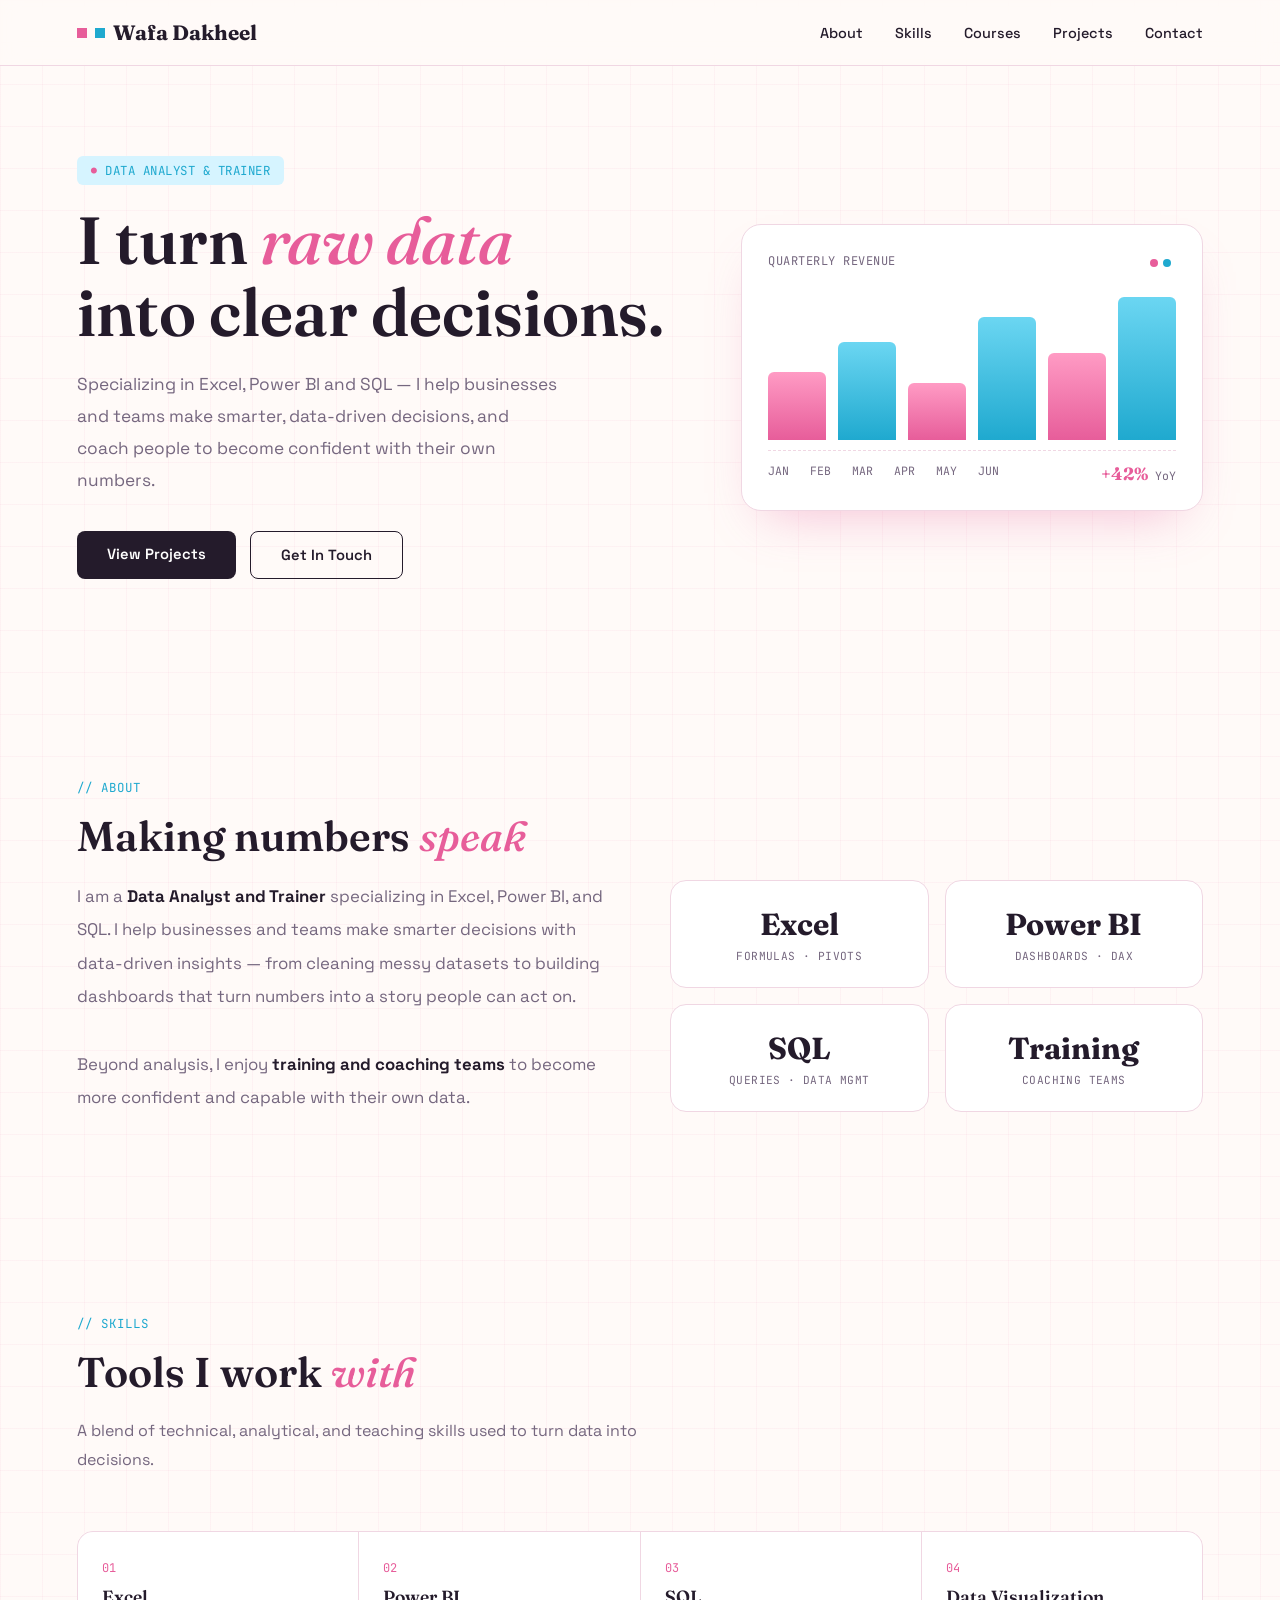
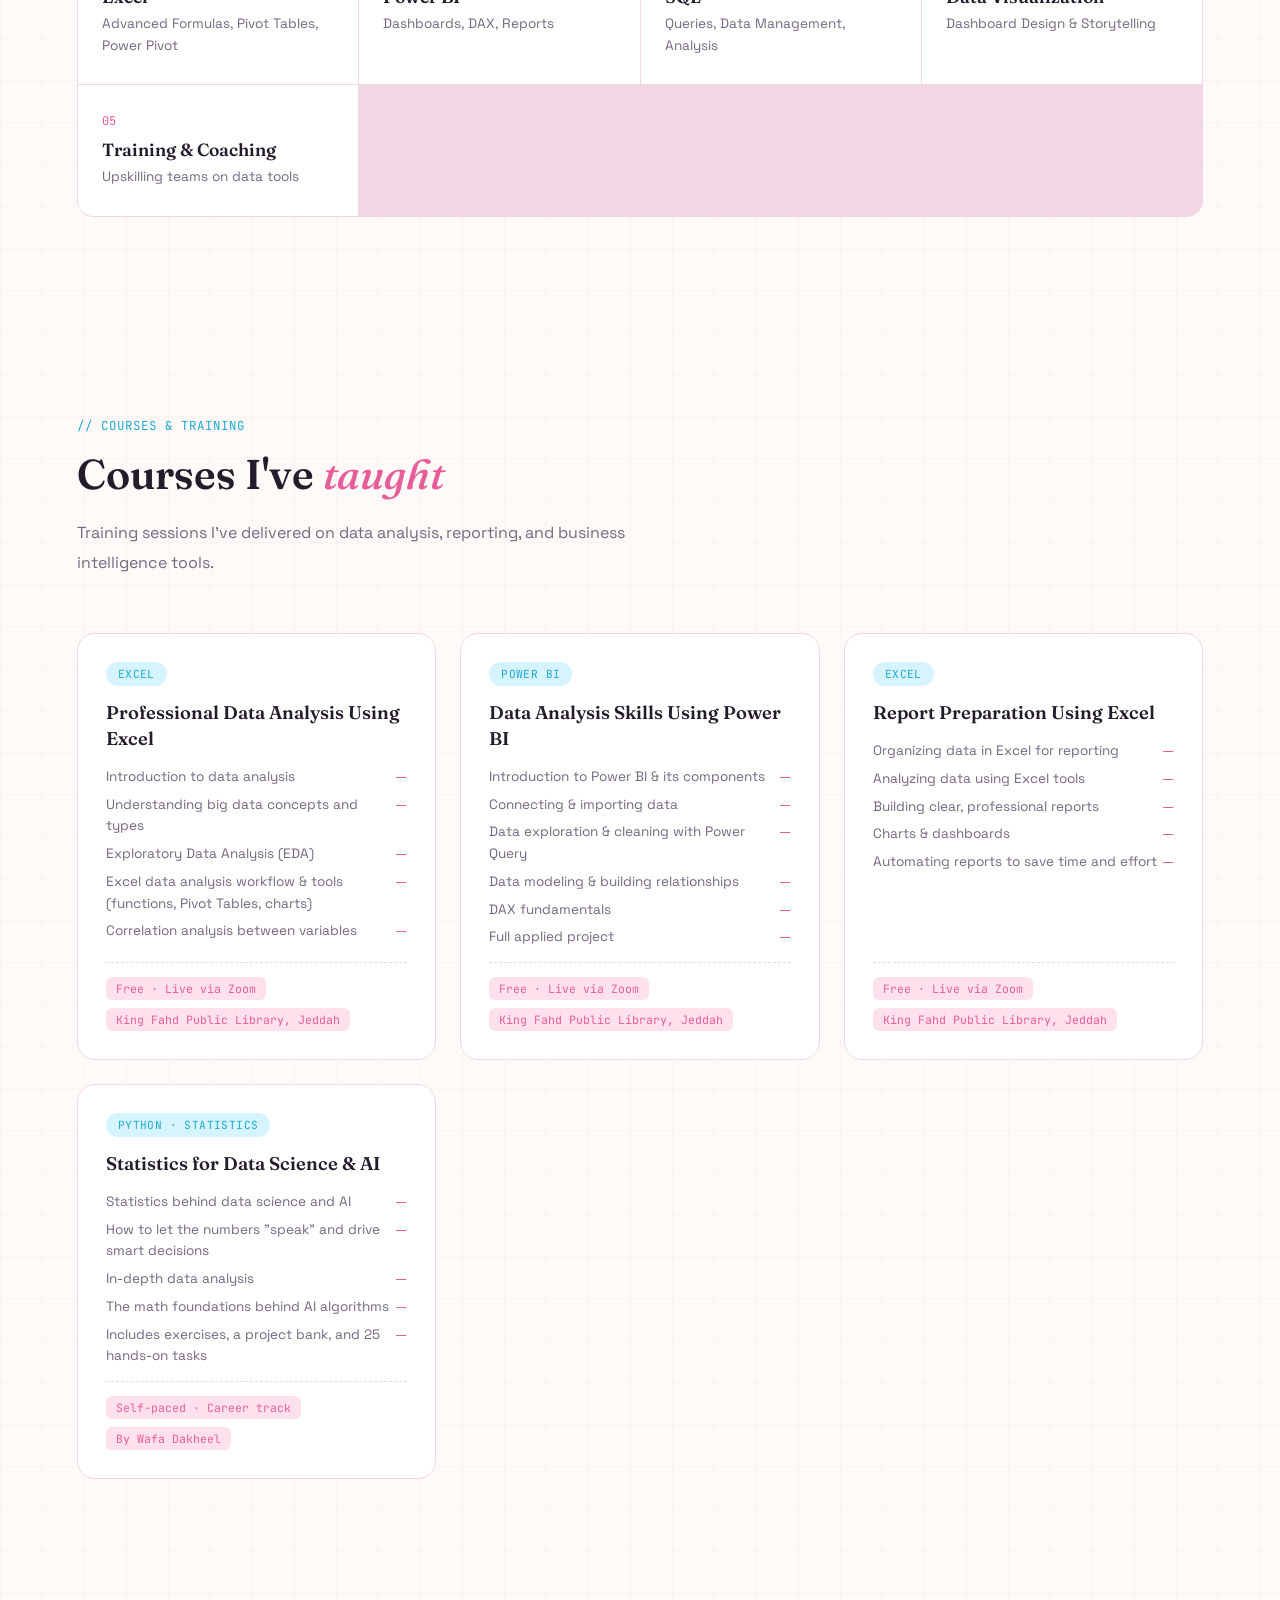
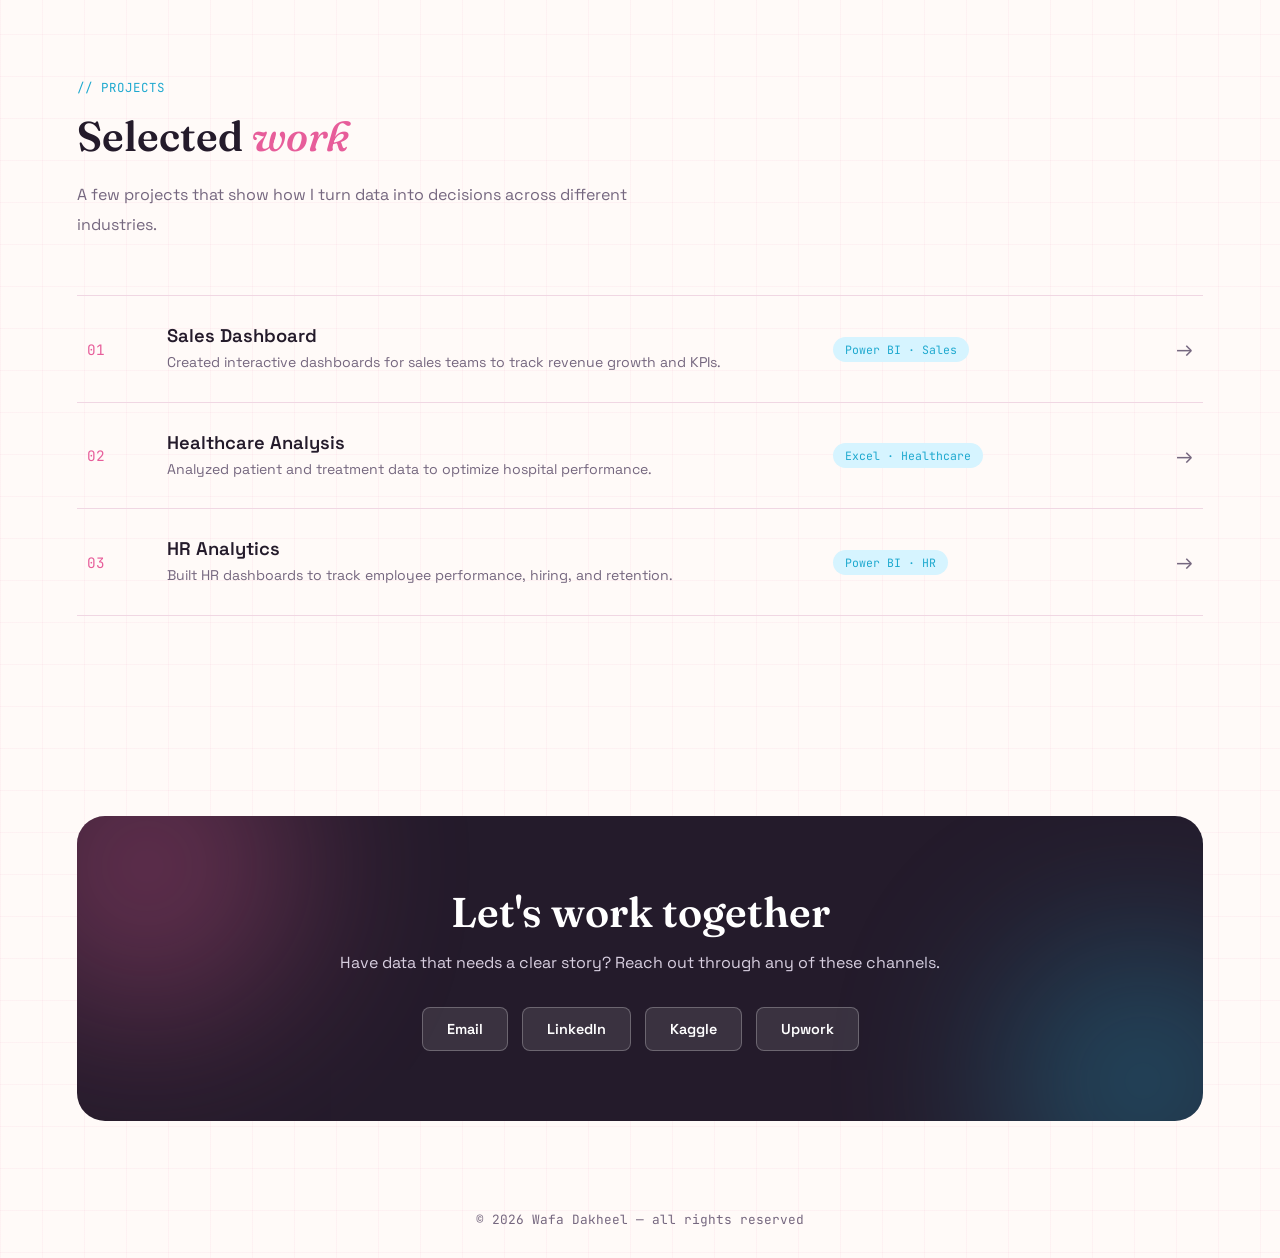
==== commit 48565fcb: "Update index.html" ====
--- a/index.html
+++ b/index.html
@@ -106,6 +106,27 @@
   .skill-cell h3{font-size:1.1rem; font-weight:600; margin-bottom:6px;}
   .skill-cell p{color:var(--ink-soft); font-size:.85rem; line-height:1.6;}
 
+  /* COURSES */
+  .courses-grid{display:grid; grid-template-columns:repeat(auto-fit,minmax(280px,1fr)); gap:24px;}
+  .course-card{
+    background:#fff; border:1px solid var(--line); border-radius:18px; padding:28px;
+    display:flex; flex-direction:column; gap:14px; transition:transform .25s, box-shadow .25s;
+  }
+  .course-card:hover{transform:translateY(-6px); box-shadow:var(--shadow);}
+  .course-badge{
+    align-self:flex-start; font-family:'JetBrains Mono',monospace; font-size:.7rem;
+    color:var(--sky); background:var(--sky-soft); padding:5px 12px; border-radius:20px; text-transform:uppercase; letter-spacing:.4px;
+  }
+  .course-card h3{font-size:1.15rem; font-weight:600; line-height:1.4;}
+  .course-topics{list-style:none; display:flex; flex-direction:column; gap:6px;}
+  .course-topics li{color:var(--ink-soft); font-size:.85rem; line-height:1.6; padding-right:16px; position:relative;}
+  .course-topics li::before{content:'—'; position:absolute; right:0; color:var(--pink);}
+  .course-meta{
+    display:flex; flex-wrap:wrap; gap:8px; margin-top:auto; padding-top:14px; border-top:1px dashed var(--line);
+    font-family:'JetBrains Mono',monospace; font-size:.72rem; color:var(--ink-soft);
+  }
+  .course-meta span{background:var(--pink-soft); color:var(--pink); padding:4px 10px; border-radius:6px;}
+
   /* PROJECTS */
   .projects-list{display:flex; flex-direction:column; border-top:1px solid var(--line);}
   .proj-row{display:grid; grid-template-columns:60px 1fr 200px 140px; gap:20px; align-items:center; padding:28px 10px; border-bottom:1px solid var(--line); transition:background .25s;}
@@ -148,6 +169,7 @@
   <ul>
     <li><a href="#about">About</a></li>
     <li><a href="#skills">Skills</a></li>
+    <li><a href="#courses">Courses</a></li>
     <li><a href="#projects">Projects</a></li>
     <li><a href="#contact">Contact</a></li>
   </ul>
@@ -218,6 +240,80 @@
   </div>
 </section>
 
+<section id="courses">
+  <span class="label">// Courses &amp; Training</span>
+  <h2 class="sec-title">Courses I've <em>taught</em></h2>
+  <p class="sec-sub">Training sessions I've delivered on data analysis, reporting, and business intelligence tools.</p>
+  <div class="courses-grid">
+
+    <div class="course-card">
+      <span class="course-badge">Excel</span>
+      <h3>Professional Data Analysis Using Excel</h3>
+      <ul class="course-topics">
+        <li>Introduction to data analysis</li>
+        <li>Understanding big data concepts and types</li>
+        <li>Exploratory Data Analysis (EDA)</li>
+        <li>Excel data analysis workflow &amp; tools (functions, Pivot Tables, charts)</li>
+        <li>Correlation analysis between variables</li>
+      </ul>
+      <div class="course-meta">
+        <span>Free · Live via Zoom</span>
+        <span>King Fahd Public Library, Jeddah</span>
+      </div>
+    </div>
+
+    <div class="course-card">
+      <span class="course-badge">Power BI</span>
+      <h3>Data Analysis Skills Using Power BI</h3>
+      <ul class="course-topics">
+        <li>Introduction to Power BI &amp; its components</li>
+        <li>Connecting &amp; importing data</li>
+        <li>Data exploration &amp; cleaning with Power Query</li>
+        <li>Data modeling &amp; building relationships</li>
+        <li>DAX fundamentals</li>
+        <li>Full applied project</li>
+      </ul>
+      <div class="course-meta">
+        <span>Free · Live via Zoom</span>
+        <span>King Fahd Public Library, Jeddah</span>
+      </div>
+    </div>
+
+    <div class="course-card">
+      <span class="course-badge">Excel</span>
+      <h3>Report Preparation Using Excel</h3>
+      <ul class="course-topics">
+        <li>Organizing data in Excel for reporting</li>
+        <li>Analyzing data using Excel tools</li>
+        <li>Building clear, professional reports</li>
+        <li>Charts &amp; dashboards</li>
+        <li>Automating reports to save time and effort</li>
+      </ul>
+      <div class="course-meta">
+        <span>Free · Live via Zoom</span>
+        <span>King Fahd Public Library, Jeddah</span>
+      </div>
+    </div>
+
+    <div class="course-card">
+      <span class="course-badge">Python · Statistics</span>
+      <h3>Statistics for Data Science &amp; AI</h3>
+      <ul class="course-topics">
+        <li>Statistics behind data science and AI</li>
+        <li>How to let the numbers "speak" and drive smart decisions</li>
+        <li>In-depth data analysis</li>
+        <li>The math foundations behind AI algorithms</li>
+        <li>Includes exercises, a project bank, and 25 hands-on tasks</li>
+      </ul>
+      <div class="course-meta">
+        <span>Self-paced · Career track</span>
+        <span>By Wafa Dakheel</span>
+      </div>
+    </div>
+
+  </div>
+</section>
+
 <section id="projects">
   <span class="label">// Projects</span>
   <h2 class="sec-title">Selected <em>work</em></h2>
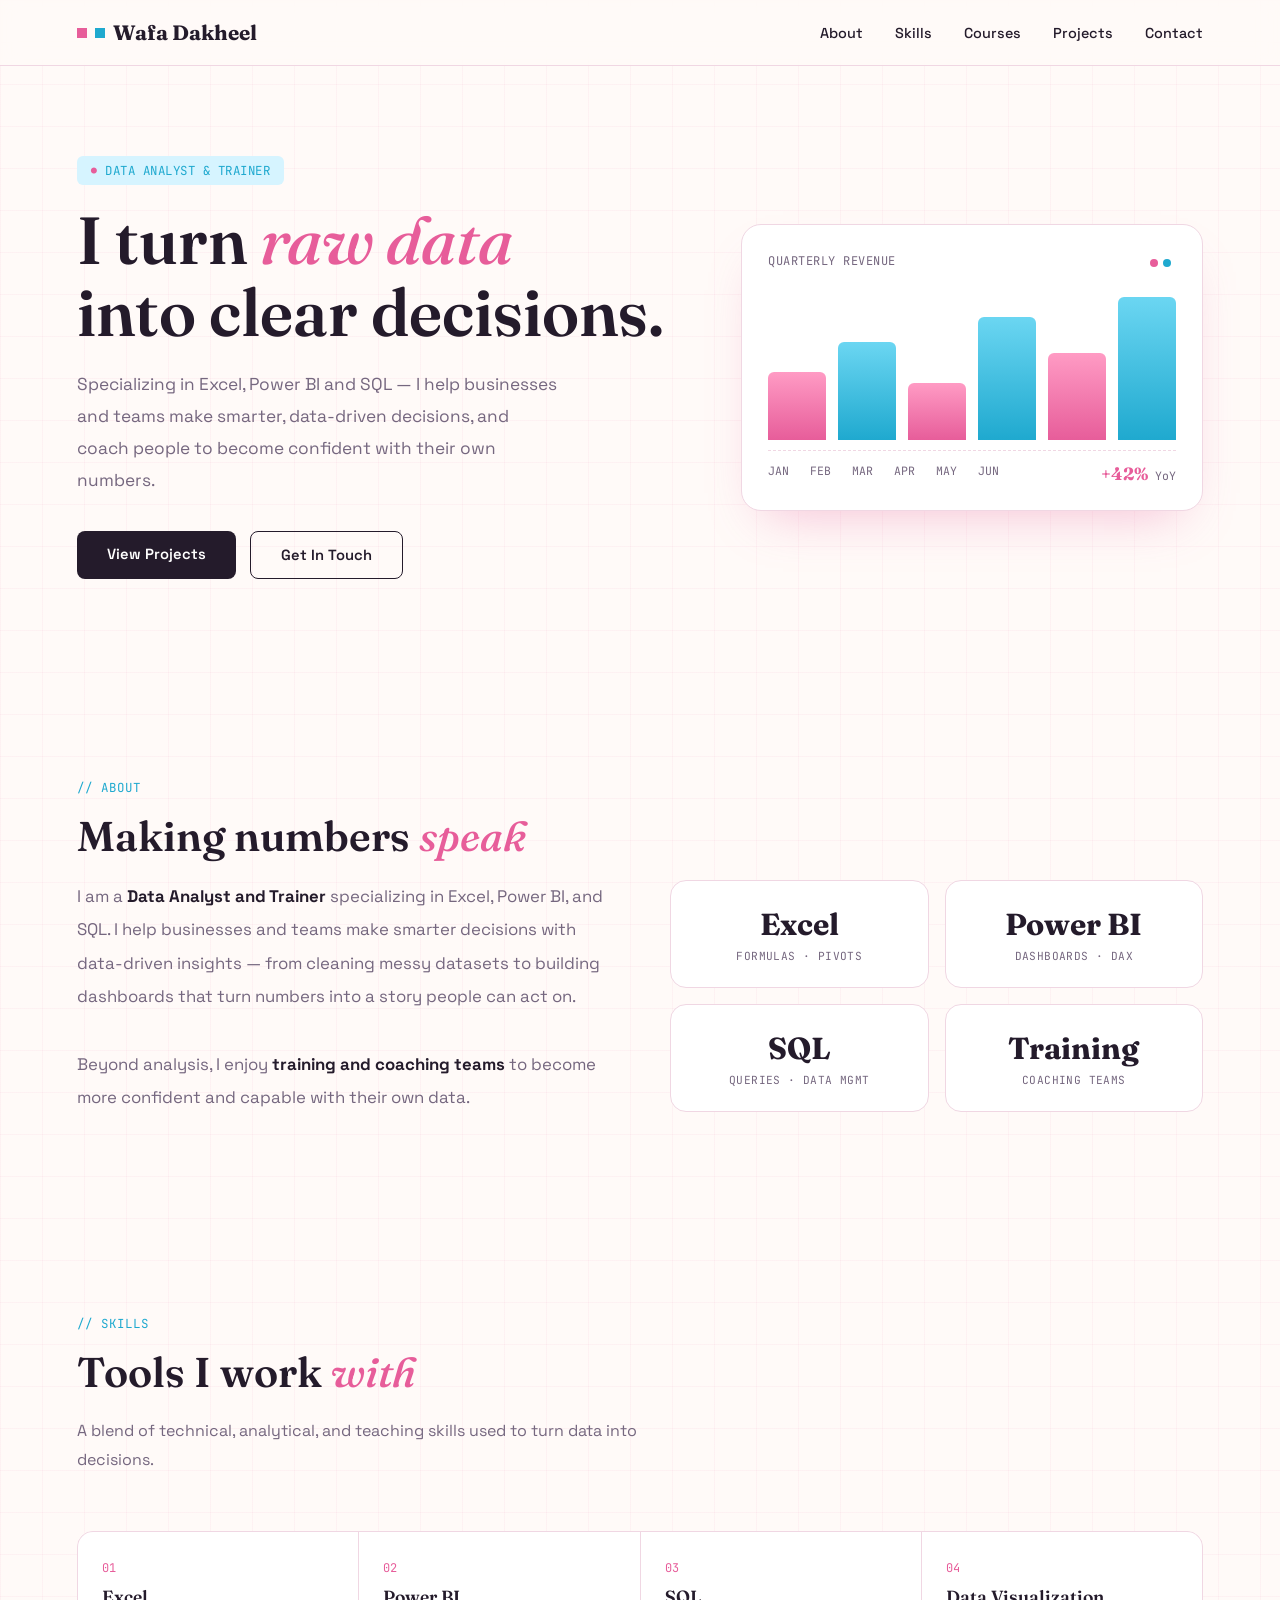
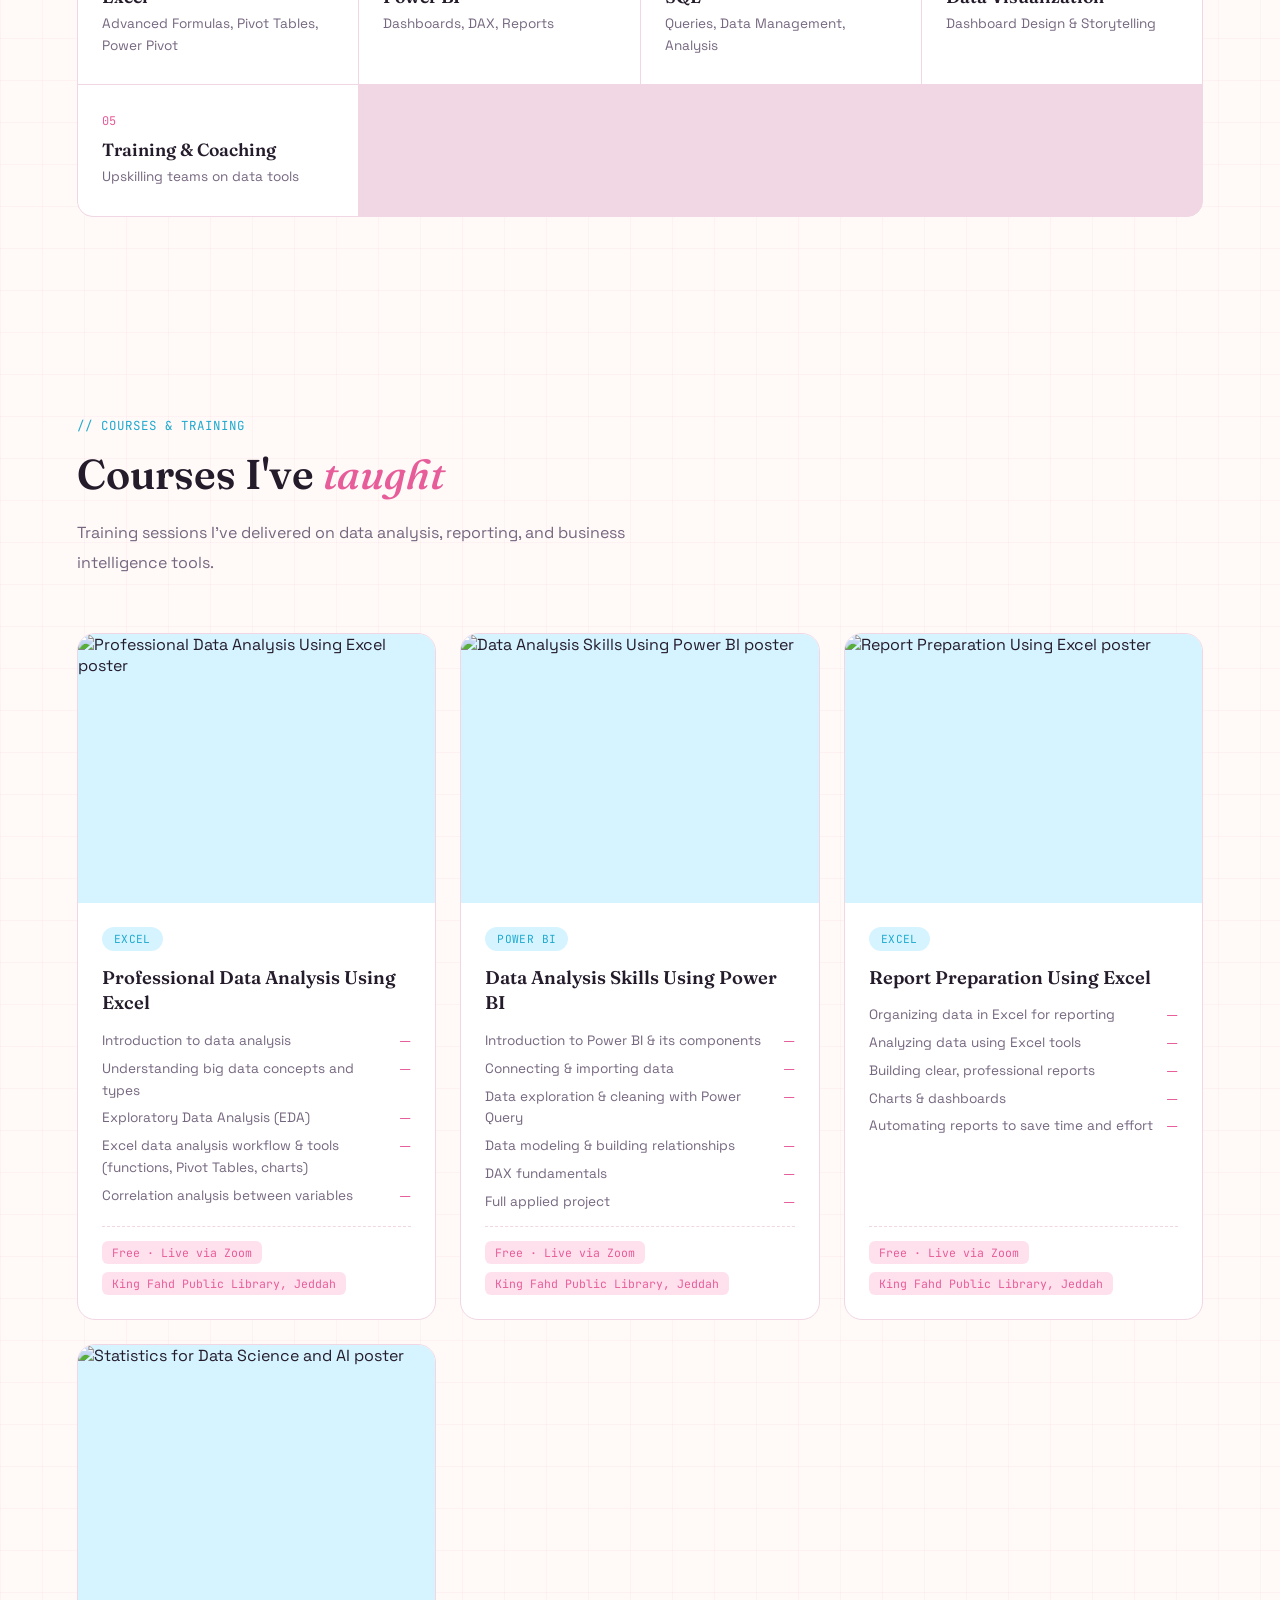
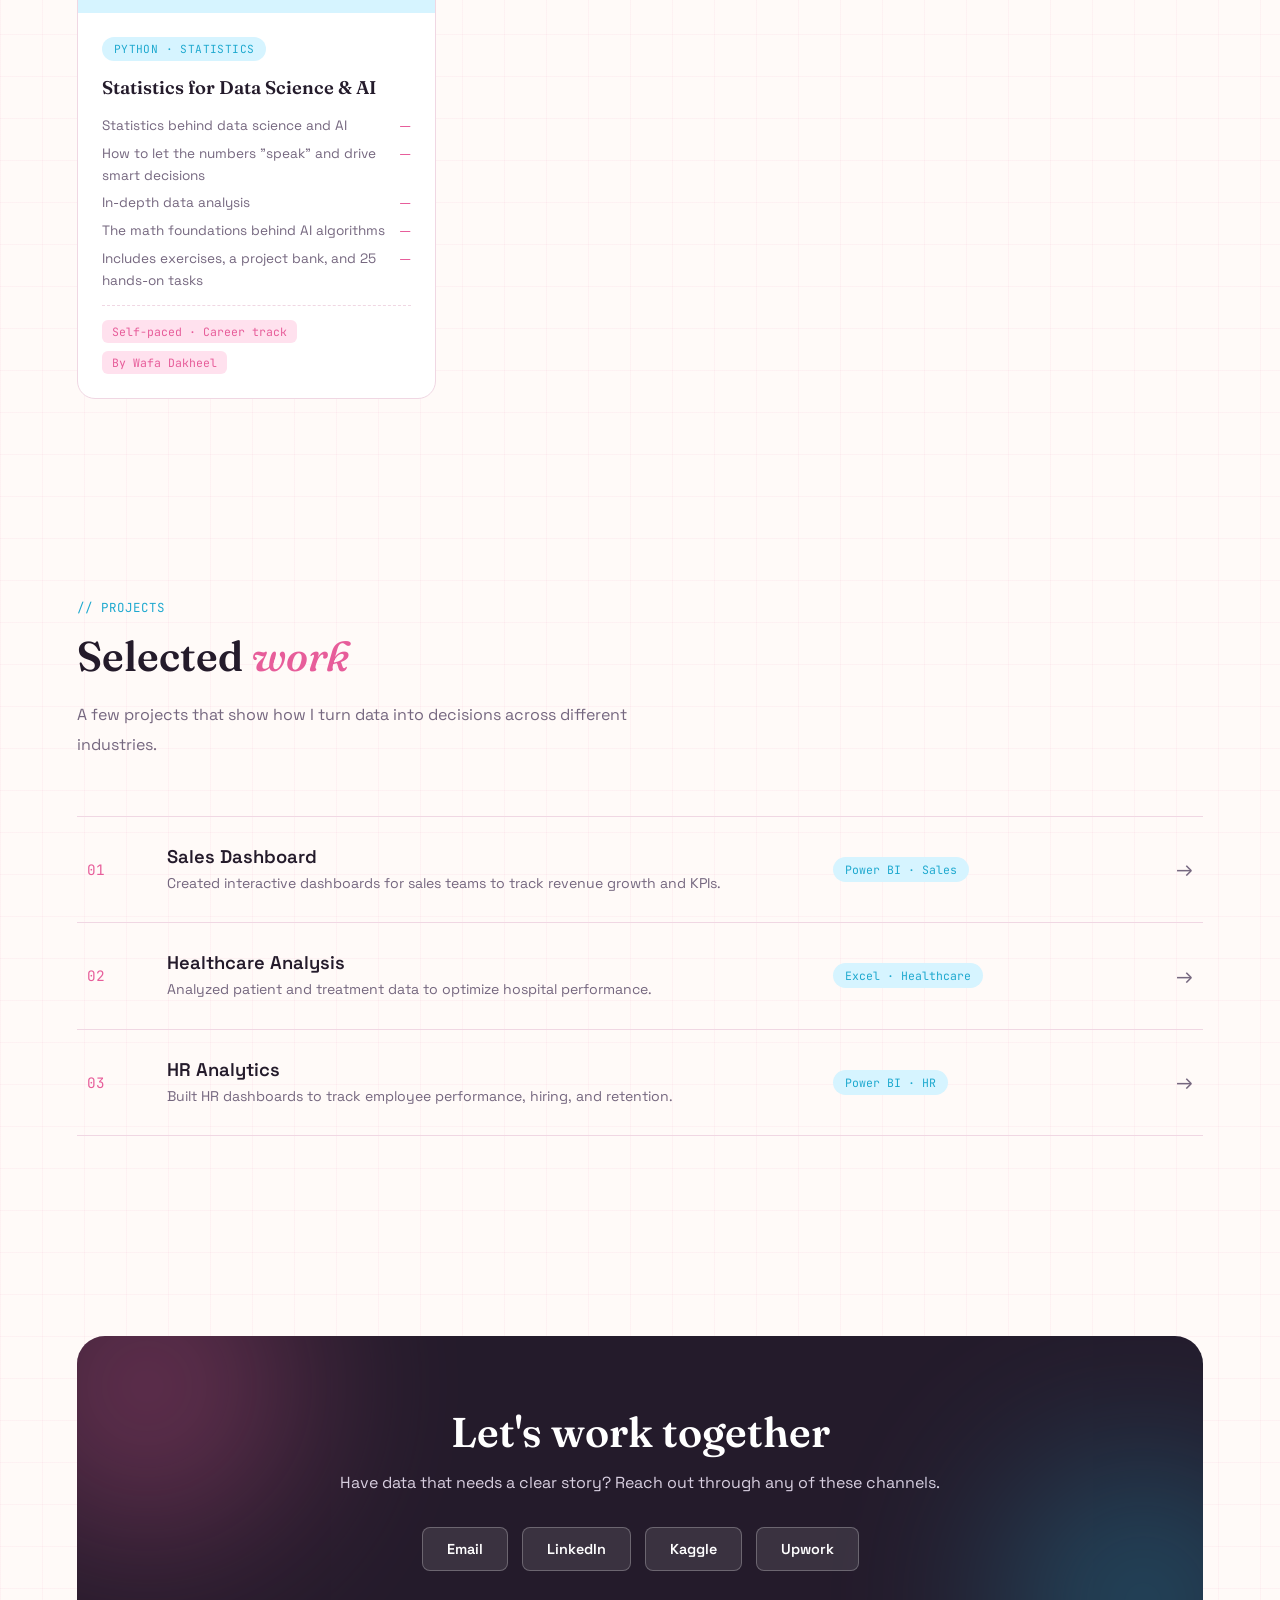
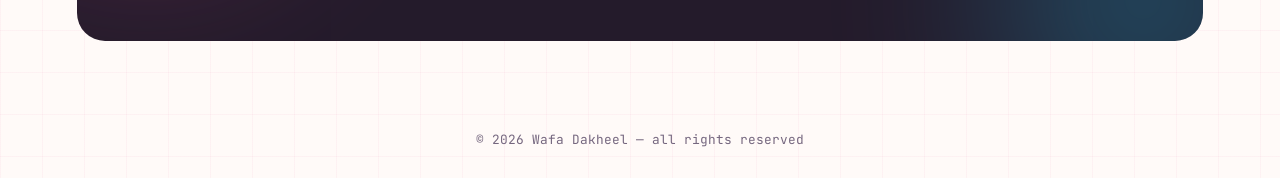
==== commit 52e9daa5: "Change greeting from 'Hello World' to 'Goodbye World'" ====
--- a/index.html
+++ b/index.html
@@ -109,10 +109,14 @@
   /* COURSES */
   .courses-grid{display:grid; grid-template-columns:repeat(auto-fit,minmax(280px,1fr)); gap:24px;}
   .course-card{
-    background:#fff; border:1px solid var(--line); border-radius:18px; padding:28px;
-    display:flex; flex-direction:column; gap:14px; transition:transform .25s, box-shadow .25s;
+    background:#fff; border:1px solid var(--line); border-radius:18px; overflow:hidden;
+    display:flex; flex-direction:column; transition:transform .25s, box-shadow .25s;
   }
   .course-card:hover{transform:translateY(-6px); box-shadow:var(--shadow);}
+  .course-thumb{width:100%; aspect-ratio:4/3; overflow:hidden; background:var(--sky-soft);}
+  .course-thumb img{width:100%; height:100%; object-fit:cover; display:block; transition:transform .4s;}
+  .course-card:hover .course-thumb img{transform:scale(1.05);}
+  .course-body{padding:24px; display:flex; flex-direction:column; gap:14px; flex:1;}
   .course-badge{
     align-self:flex-start; font-family:'JetBrains Mono',monospace; font-size:.7rem;
     color:var(--sky); background:var(--sky-soft); padding:5px 12px; border-radius:20px; text-transform:uppercase; letter-spacing:.4px;
@@ -247,67 +251,79 @@
   <div class="courses-grid">
 
     <div class="course-card">
-      <span class="course-badge">Excel</span>
-      <h3>Professional Data Analysis Using Excel</h3>
-      <ul class="course-topics">
-        <li>Introduction to data analysis</li>
-        <li>Understanding big data concepts and types</li>
-        <li>Exploratory Data Analysis (EDA)</li>
-        <li>Excel data analysis workflow &amp; tools (functions, Pivot Tables, charts)</li>
-        <li>Correlation analysis between variables</li>
-      </ul>
-      <div class="course-meta">
-        <span>Free · Live via Zoom</span>
-        <span>King Fahd Public Library, Jeddah</span>
+      <div class="course-thumb"><img src="images/course-excel-analysis.jpg" alt="Professional Data Analysis Using Excel poster" loading="lazy"></div>
+      <div class="course-body">
+        <span class="course-badge">Excel</span>
+        <h3>Professional Data Analysis Using Excel</h3>
+        <ul class="course-topics">
+          <li>Introduction to data analysis</li>
+          <li>Understanding big data concepts and types</li>
+          <li>Exploratory Data Analysis (EDA)</li>
+          <li>Excel data analysis workflow &amp; tools (functions, Pivot Tables, charts)</li>
+          <li>Correlation analysis between variables</li>
+        </ul>
+        <div class="course-meta">
+          <span>Free · Live via Zoom</span>
+          <span>King Fahd Public Library, Jeddah</span>
+        </div>
       </div>
     </div>
 
     <div class="course-card">
-      <span class="course-badge">Power BI</span>
-      <h3>Data Analysis Skills Using Power BI</h3>
-      <ul class="course-topics">
-        <li>Introduction to Power BI &amp; its components</li>
-        <li>Connecting &amp; importing data</li>
-        <li>Data exploration &amp; cleaning with Power Query</li>
-        <li>Data modeling &amp; building relationships</li>
-        <li>DAX fundamentals</li>
-        <li>Full applied project</li>
-      </ul>
-      <div class="course-meta">
-        <span>Free · Live via Zoom</span>
-        <span>King Fahd Public Library, Jeddah</span>
+      <div class="course-thumb"><img src="images/course-powerbi.jpg" alt="Data Analysis Skills Using Power BI poster" loading="lazy"></div>
+      <div class="course-body">
+        <span class="course-badge">Power BI</span>
+        <h3>Data Analysis Skills Using Power BI</h3>
+        <ul class="course-topics">
+          <li>Introduction to Power BI &amp; its components</li>
+          <li>Connecting &amp; importing data</li>
+          <li>Data exploration &amp; cleaning with Power Query</li>
+          <li>Data modeling &amp; building relationships</li>
+          <li>DAX fundamentals</li>
+          <li>Full applied project</li>
+        </ul>
+        <div class="course-meta">
+          <span>Free · Live via Zoom</span>
+          <span>King Fahd Public Library, Jeddah</span>
+        </div>
       </div>
     </div>
 
     <div class="course-card">
-      <span class="course-badge">Excel</span>
-      <h3>Report Preparation Using Excel</h3>
-      <ul class="course-topics">
-        <li>Organizing data in Excel for reporting</li>
-        <li>Analyzing data using Excel tools</li>
-        <li>Building clear, professional reports</li>
-        <li>Charts &amp; dashboards</li>
-        <li>Automating reports to save time and effort</li>
-      </ul>
-      <div class="course-meta">
-        <span>Free · Live via Zoom</span>
-        <span>King Fahd Public Library, Jeddah</span>
+      <div class="course-thumb"><img src="images/course-excel-reports.jpg" alt="Report Preparation Using Excel poster" loading="lazy"></div>
+      <div class="course-body">
+        <span class="course-badge">Excel</span>
+        <h3>Report Preparation Using Excel</h3>
+        <ul class="course-topics">
+          <li>Organizing data in Excel for reporting</li>
+          <li>Analyzing data using Excel tools</li>
+          <li>Building clear, professional reports</li>
+          <li>Charts &amp; dashboards</li>
+          <li>Automating reports to save time and effort</li>
+        </ul>
+        <div class="course-meta">
+          <span>Free · Live via Zoom</span>
+          <span>King Fahd Public Library, Jeddah</span>
+        </div>
       </div>
     </div>
 
     <div class="course-card">
-      <span class="course-badge">Python · Statistics</span>
-      <h3>Statistics for Data Science &amp; AI</h3>
-      <ul class="course-topics">
-        <li>Statistics behind data science and AI</li>
-        <li>How to let the numbers "speak" and drive smart decisions</li>
-        <li>In-depth data analysis</li>
-        <li>The math foundations behind AI algorithms</li>
-        <li>Includes exercises, a project bank, and 25 hands-on tasks</li>
-      </ul>
-      <div class="course-meta">
-        <span>Self-paced · Career track</span>
-        <span>By Wafa Dakheel</span>
+      <div class="course-thumb"><img src="images/course-stats-ai.jpg" alt="Statistics for Data Science and AI poster" loading="lazy"></div>
+      <div class="course-body">
+        <span class="course-badge">Python · Statistics</span>
+        <h3>Statistics for Data Science &amp; AI</h3>
+        <ul class="course-topics">
+          <li>Statistics behind data science and AI</li>
+          <li>How to let the numbers "speak" and drive smart decisions</li>
+          <li>In-depth data analysis</li>
+          <li>The math foundations behind AI algorithms</li>
+          <li>Includes exercises, a project bank, and 25 hands-on tasks</li>
+        </ul>
+        <div class="course-meta">
+          <span>Self-paced · Career track</span>
+          <span>By Wafa Dakheel</span>
+        </div>
       </div>
     </div>
 
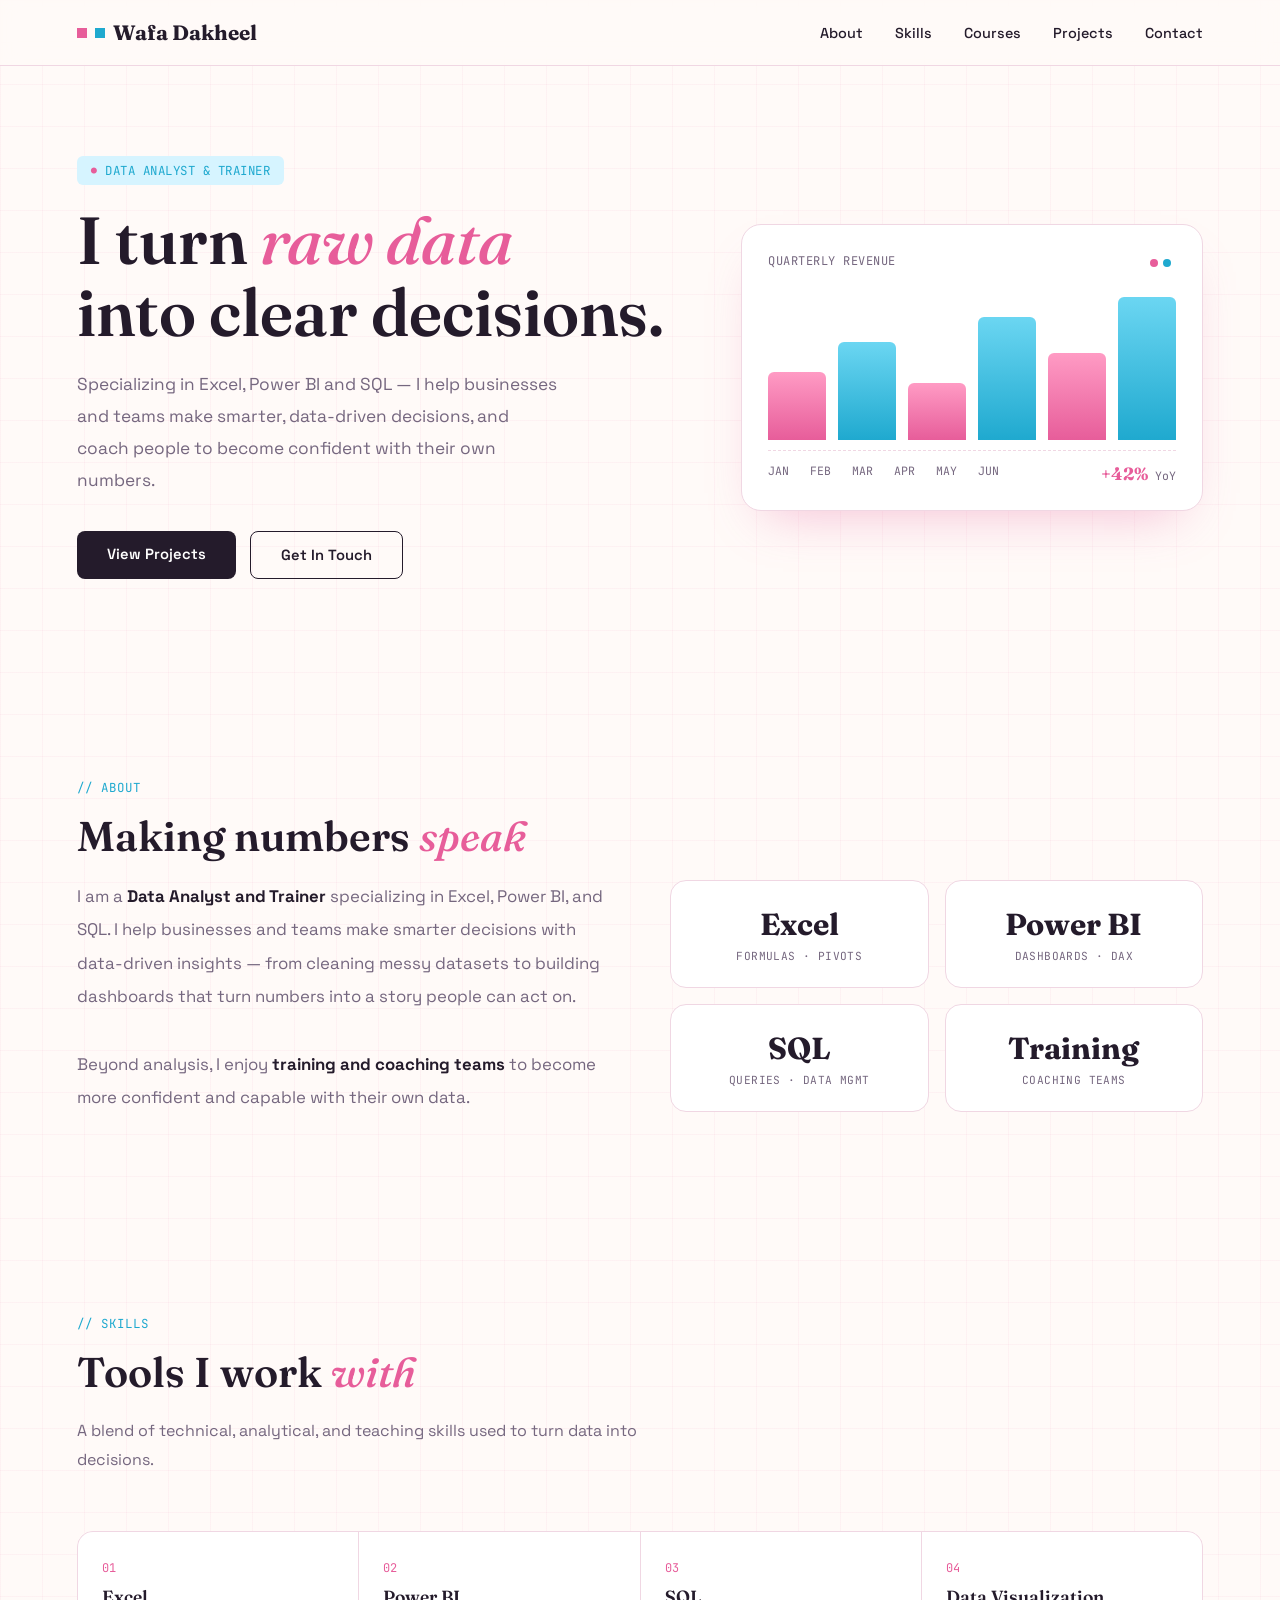
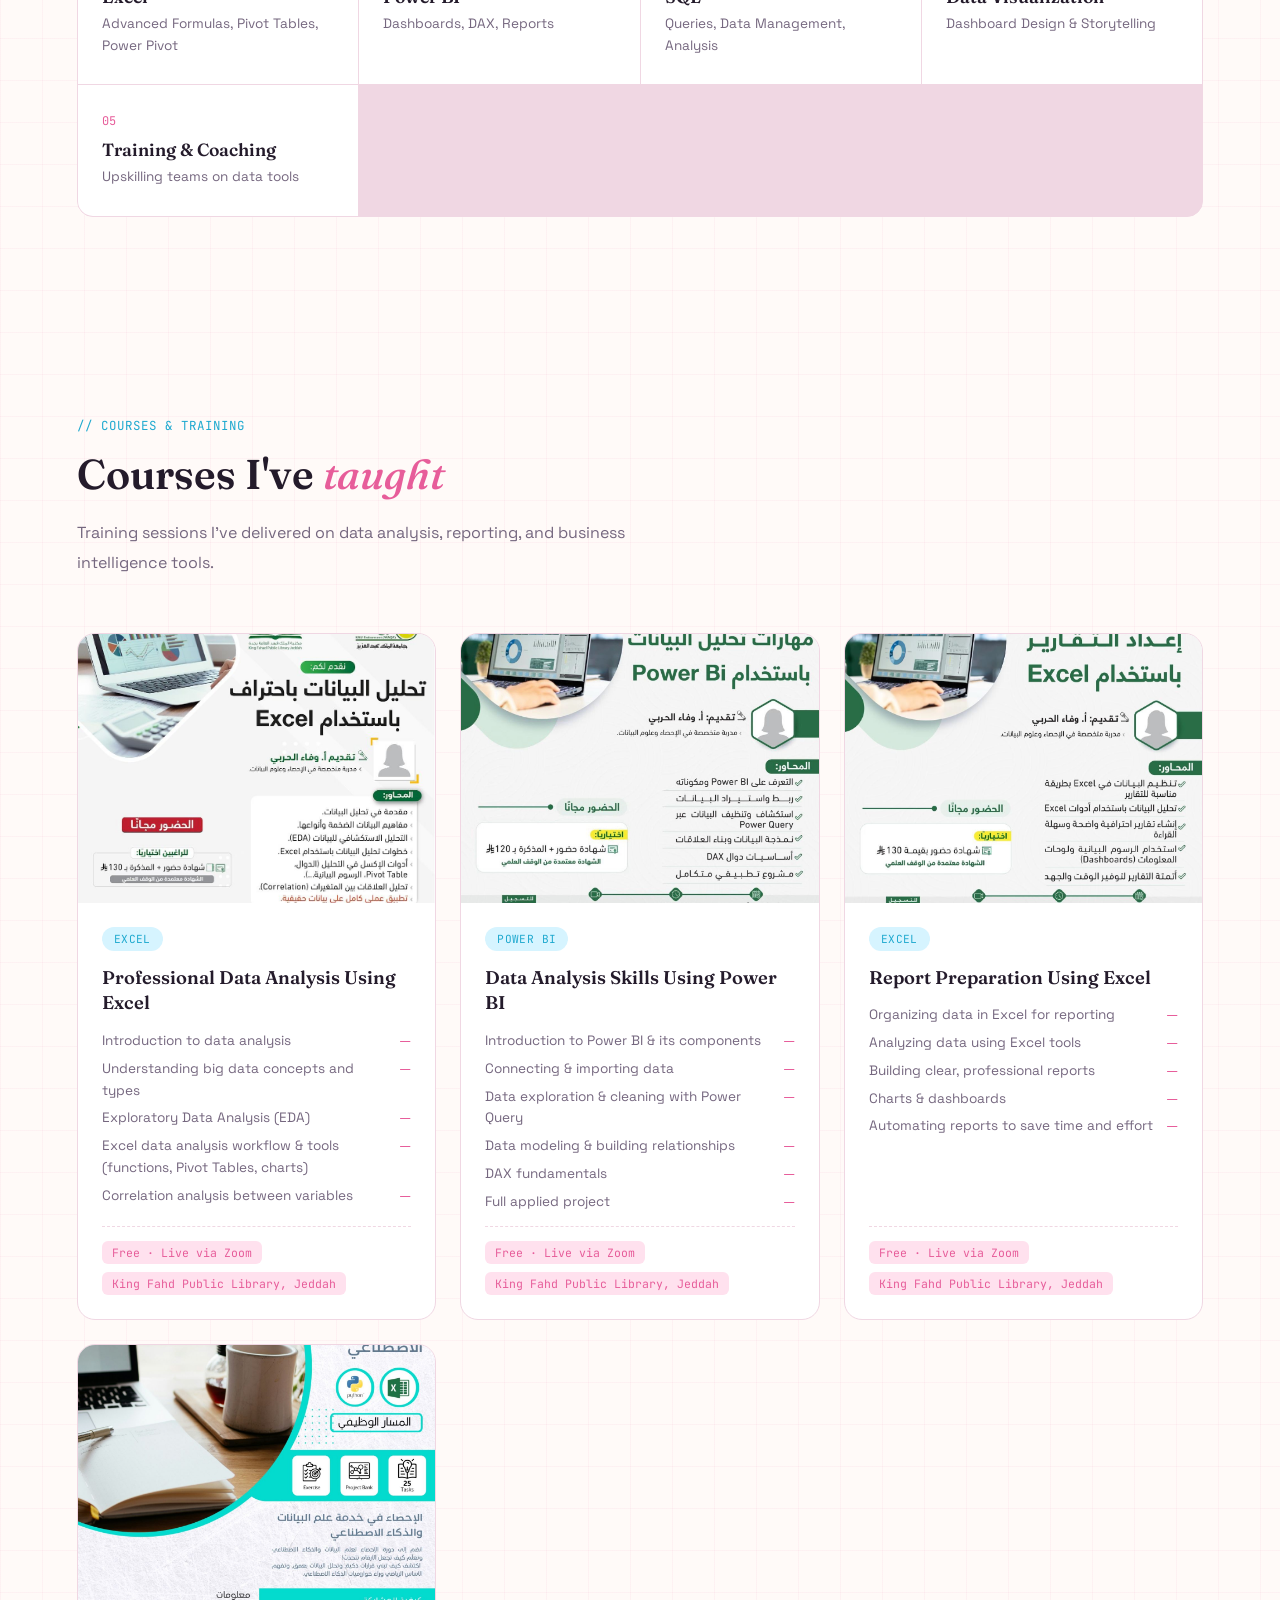
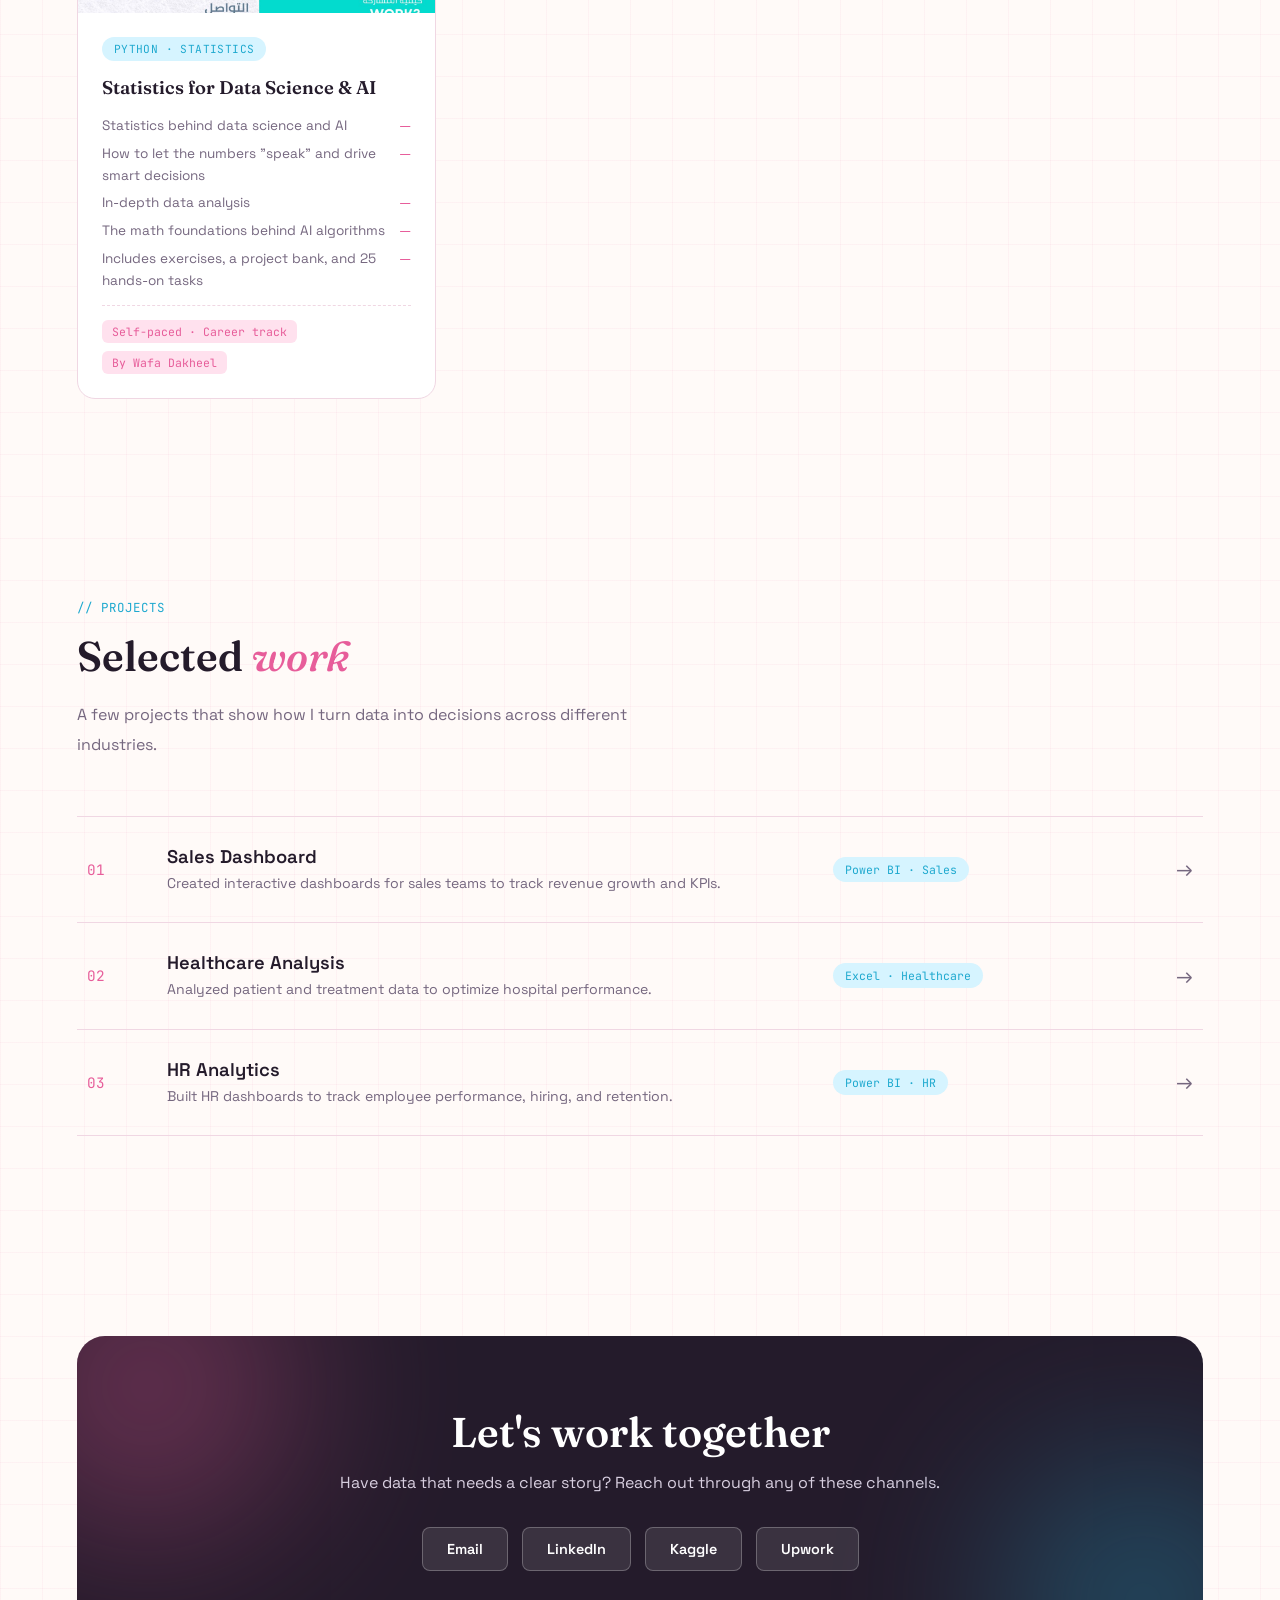
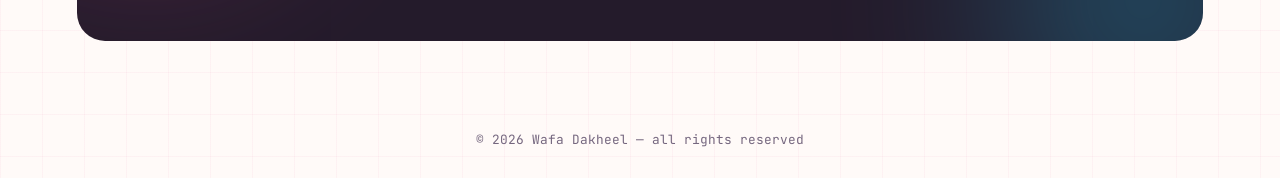
==== commit ff6a60a5: "Update index.html" ====
--- a/index.html
+++ b/index.html
@@ -251,7 +251,7 @@
   <div class="courses-grid">
 
     <div class="course-card">
-      <div class="course-thumb"><img src="images/course-excel-analysis.jpg" alt="Professional Data Analysis Using Excel poster" loading="lazy"></div>
+      <div class="course-thumb"><img src="course-excel-analysis.jpg" alt="Professional Data Analysis Using Excel poster" loading="lazy"></div>
       <div class="course-body">
         <span class="course-badge">Excel</span>
         <h3>Professional Data Analysis Using Excel</h3>
@@ -270,7 +270,7 @@
     </div>
 
     <div class="course-card">
-      <div class="course-thumb"><img src="images/course-powerbi.jpg" alt="Data Analysis Skills Using Power BI poster" loading="lazy"></div>
+      <div class="course-thumb"><img src="course-powerbi.jpg" alt="Data Analysis Skills Using Power BI poster" loading="lazy"></div>
       <div class="course-body">
         <span class="course-badge">Power BI</span>
         <h3>Data Analysis Skills Using Power BI</h3>
@@ -290,7 +290,7 @@
     </div>
 
     <div class="course-card">
-      <div class="course-thumb"><img src="images/course-excel-reports.jpg" alt="Report Preparation Using Excel poster" loading="lazy"></div>
+      <div class="course-thumb"><img src="course-excel-reports.jpg" alt="Report Preparation Using Excel poster" loading="lazy"></div>
       <div class="course-body">
         <span class="course-badge">Excel</span>
         <h3>Report Preparation Using Excel</h3>
@@ -309,7 +309,7 @@
     </div>
 
     <div class="course-card">
-      <div class="course-thumb"><img src="images/course-stats-ai.jpg" alt="Statistics for Data Science and AI poster" loading="lazy"></div>
+      <div class="course-thumb"><img src="course-stats-ai.jpg" alt="Statistics for Data Science and AI poster" loading="lazy"></div>
       <div class="course-body">
         <span class="course-badge">Python · Statistics</span>
         <h3>Statistics for Data Science &amp; AI</h3>
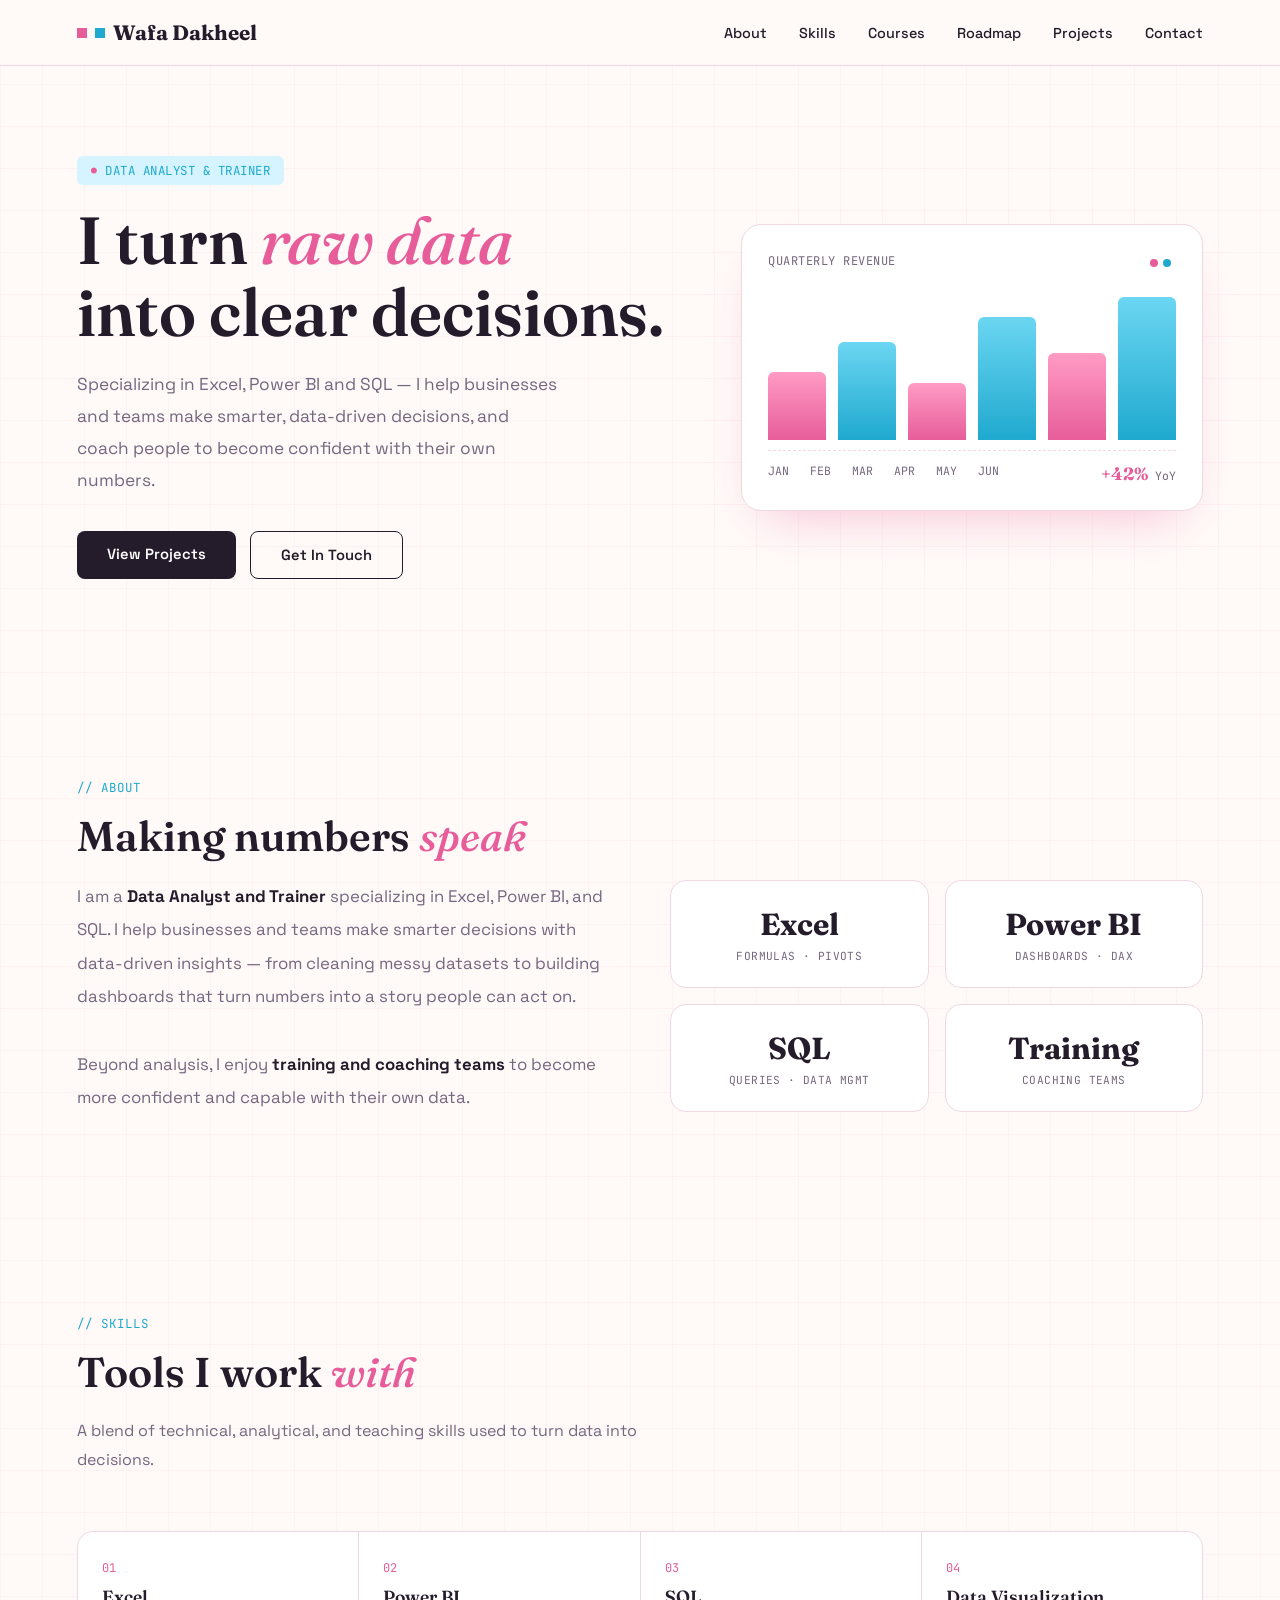
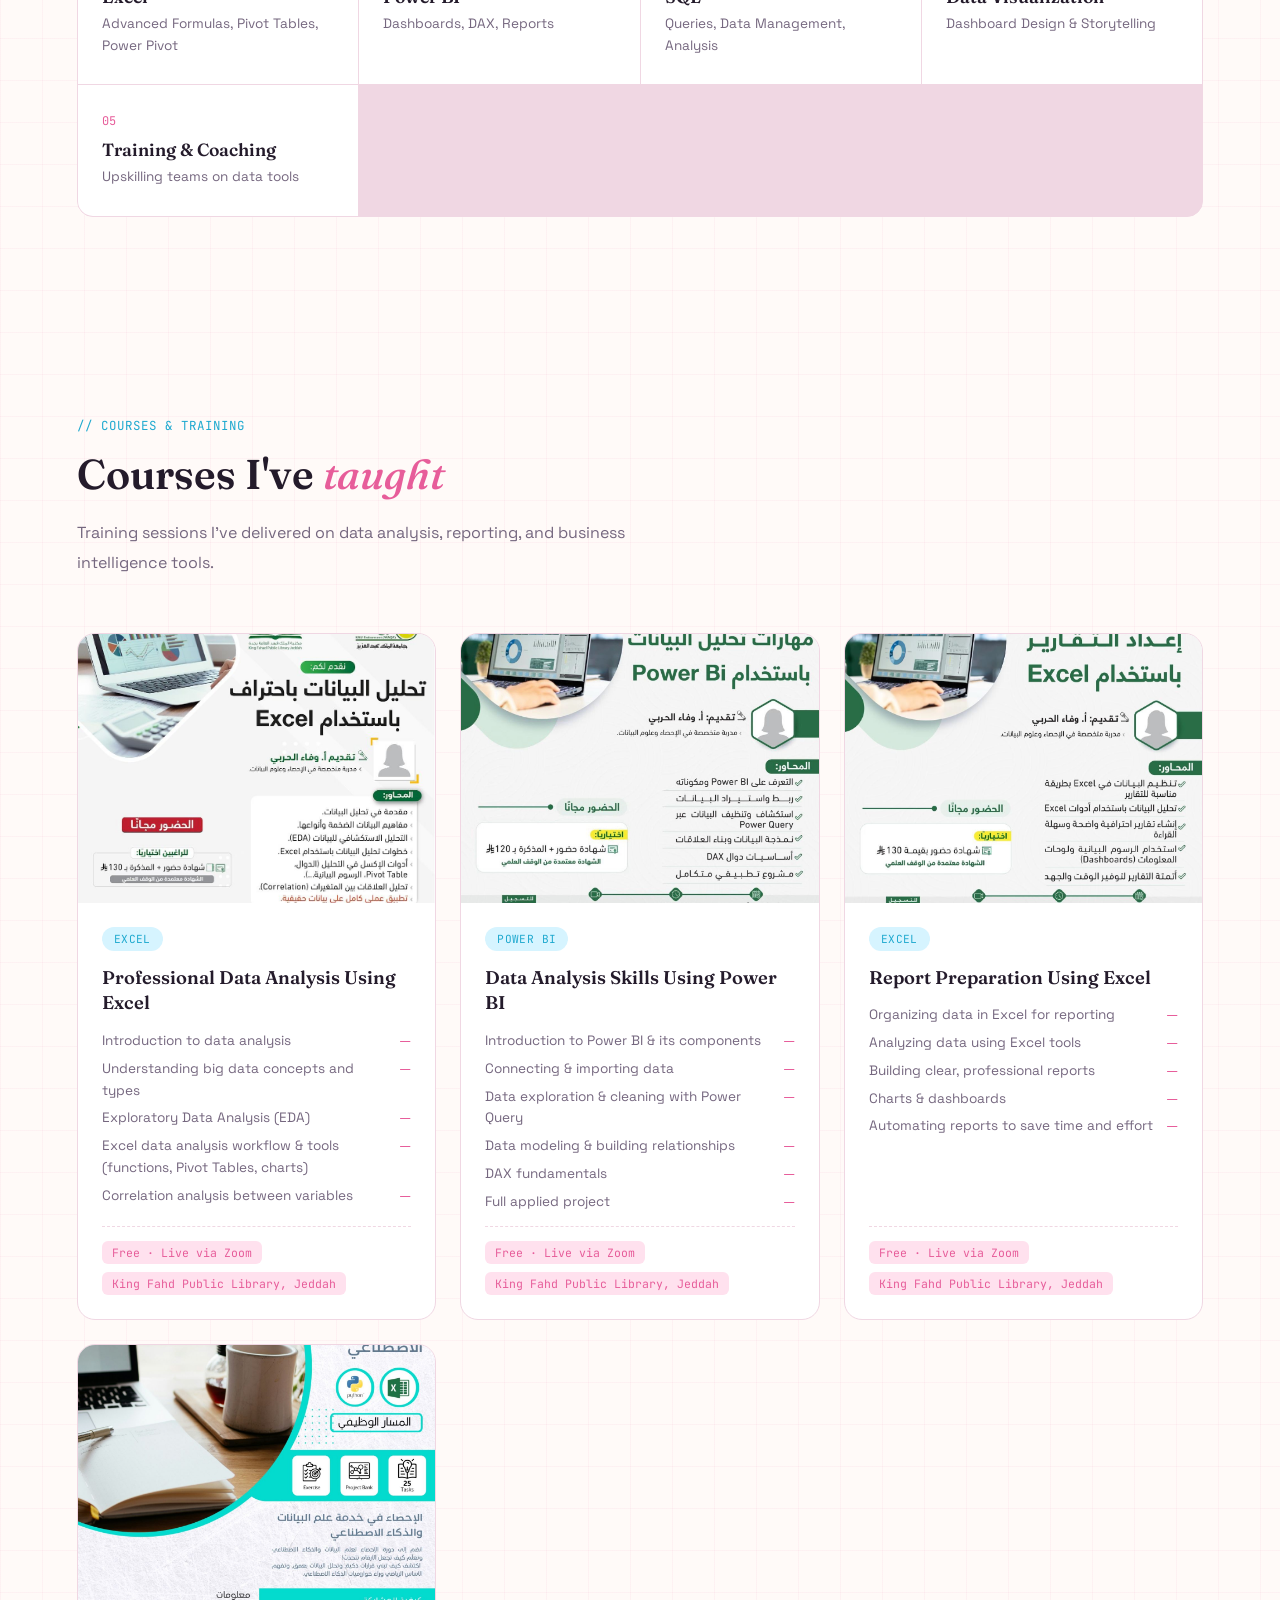
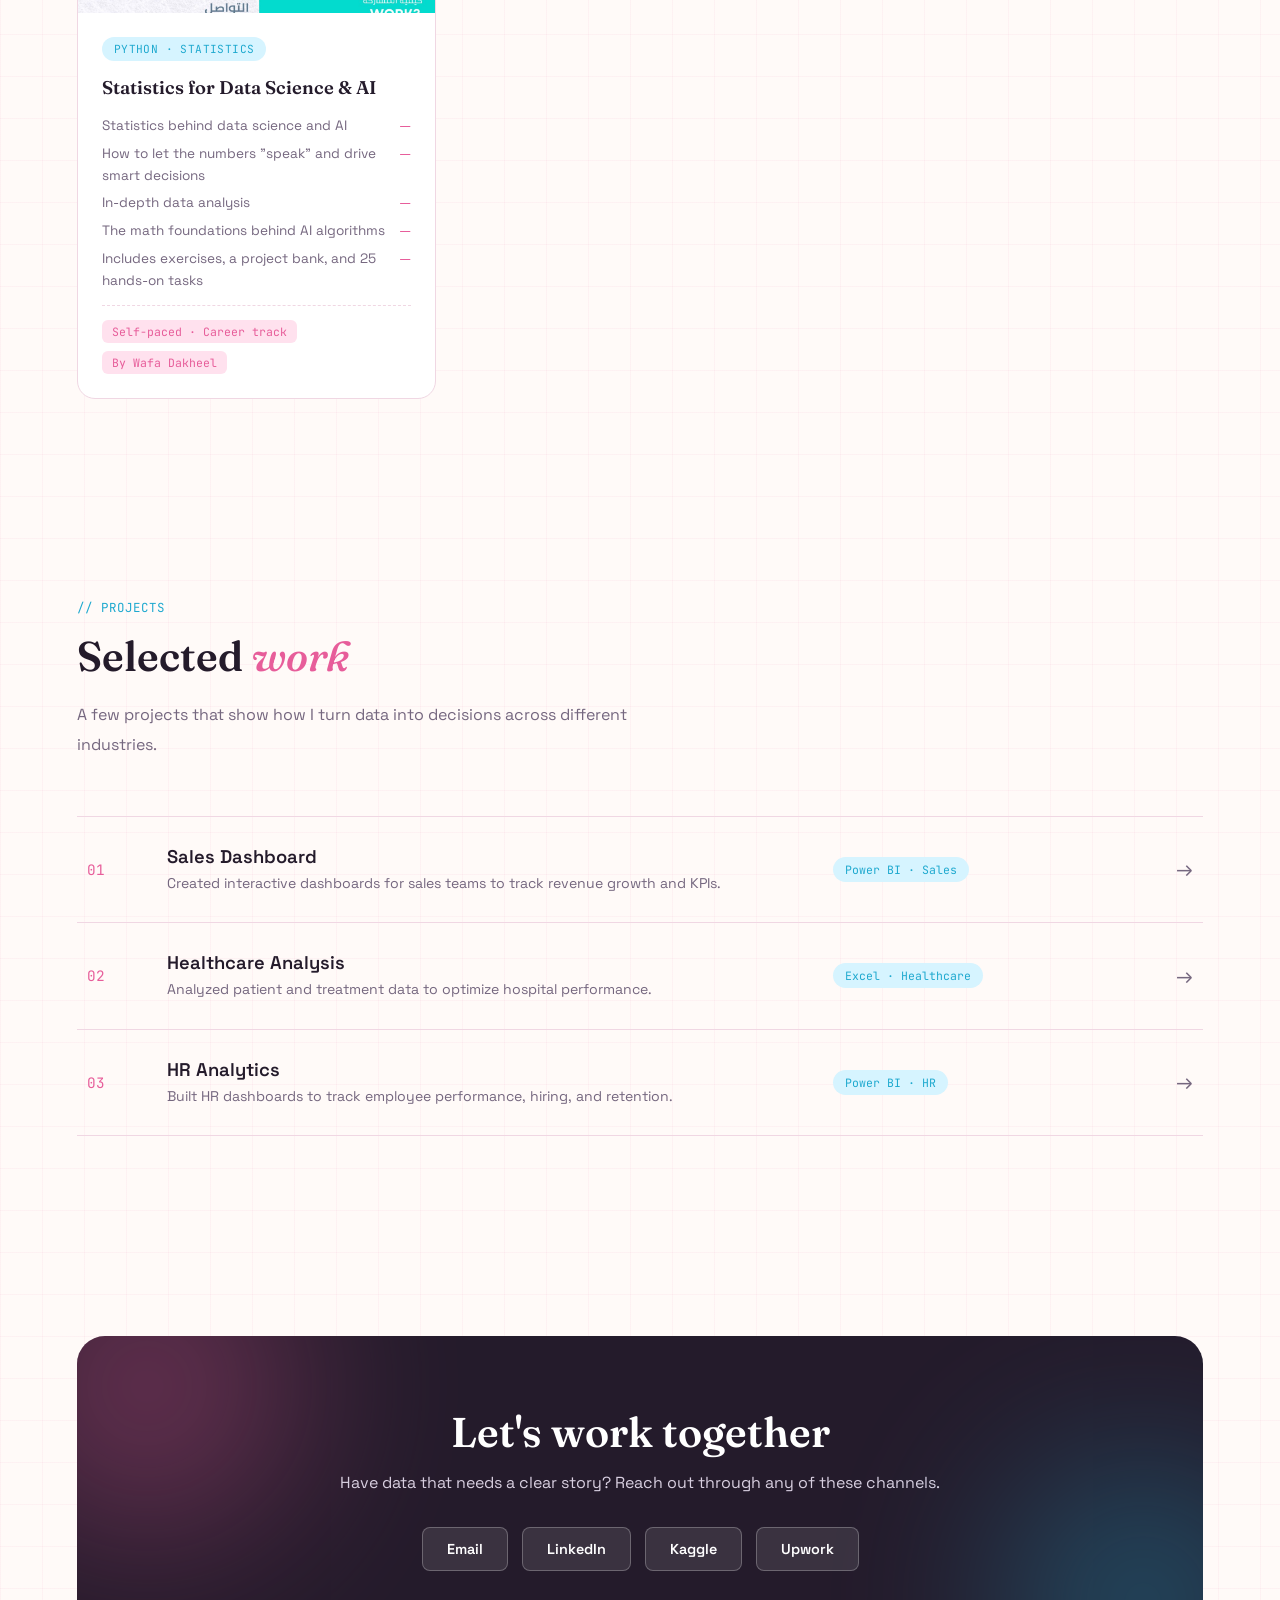
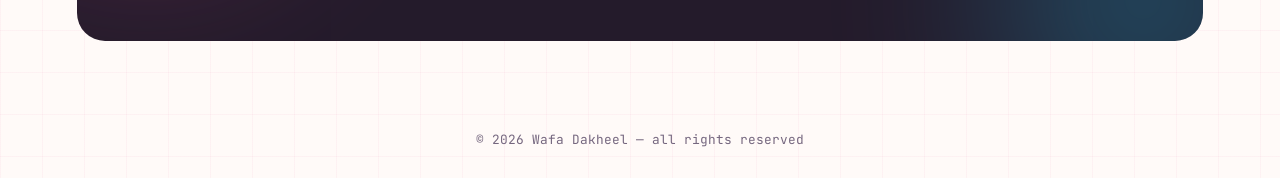
==== commit 074179ac: "Update print statement from 'Hello' to 'Goodbye'" ====
--- a/index.html
+++ b/index.html
@@ -174,6 +174,7 @@
     <li><a href="#about">About</a></li>
     <li><a href="#skills">Skills</a></li>
     <li><a href="#courses">Courses</a></li>
+    <li><a href="roadmap.html">Roadmap</a></li>
     <li><a href="#projects">Projects</a></li>
     <li><a href="#contact">Contact</a></li>
   </ul>
